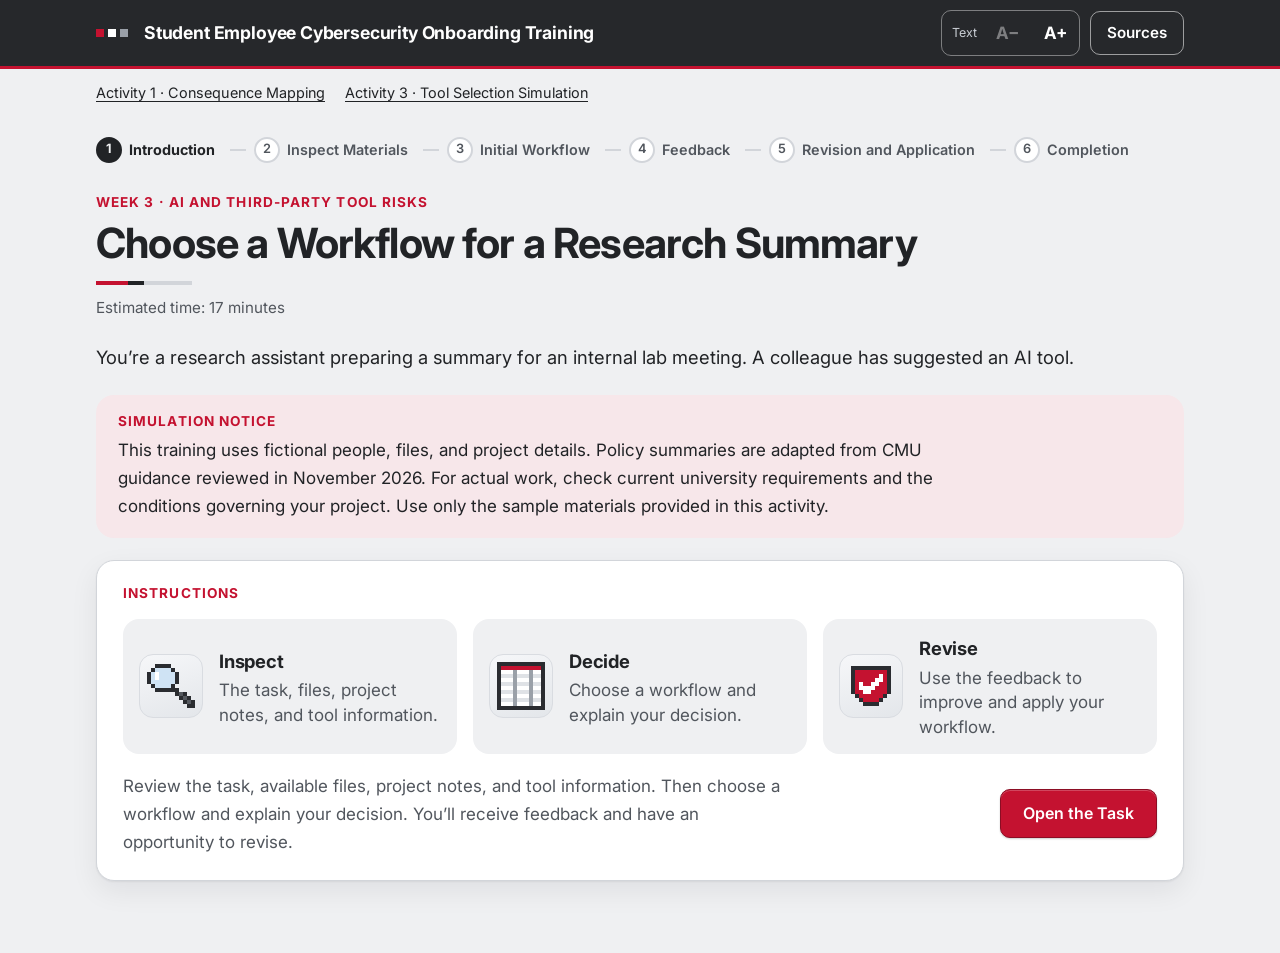
==== public/tool-selection.html @ 783b8bf6 "Add tool selection simulation with course activity navigation" ====
<!doctype html>
<html lang="en">
<head>
<meta charset="utf-8">
<meta name="viewport" content="width=device-width, initial-scale=1">
<style>html{padding:0}body{margin:0}[hidden]{display:none!important}</style>
<title>Tool Selection Simulation</title>
<meta name="claude:viewport-fit-sides" content="cover">
<link rel="preconnect" href="https://fonts.googleapis.com">
<link rel="preconnect" href="https://fonts.gstatic.com" crossorigin>
<link rel="stylesheet" href="https://fonts.googleapis.com/css2?family=Inter:wght@400;500;600;700;800&family=Pixelify+Sans:wght@400..700&display=swap">
<!--
  DEVELOPER NOTES (not shown to students)
  Activity 3: Tool Selection Simulation with Feedback and Revision. Estimated duration: 17 minutes.
  LO2: Select, justify, and apply an appropriate tool or safer alternative after considering information
  sensitivity, tool practices, permissions, and uncertainty.
  Records (initial, revised, final setup, feedback topics) stay in memory on this page only.
  Decision logic lives in evaluate() and evaluateSetup(); feedback copy lives in FB.
-->
<style>
  /* Layout concept: same campus-onboarding system as Activity 1. Charcoal title bar with a red rule, light-gray
     ground, white work surfaces. The task and materials stay in a side panel while learners decide. */
  :root {
    --bg: #eff0f2; --surface: #ffffff; --ink: #212326; --muted: #51565d; --line: #d2d5da;
    --accent: #c41230; --accent-ink: #ffffff; --accent-deep: #8c0d24; --accent-soft: #f7e7ea;
    --tile: #e9ebee; --good: #1c6a41; --good-soft: #e1f1e8; --review: #84470a; --review-soft: #fdeed8;
    --focus: #0b5cff; --bar: #26282b; --hl: #fbdbe0;
    --font-body: "Inter", "Segoe UI", system-ui, -apple-system, sans-serif;
    --font-deco: "Pixelify Sans", "Courier New", monospace;
    --radius: 12px; --radius-lg: 18px;
    --shadow: 0 1px 2px rgba(16, 18, 24, 0.06), 0 10px 28px rgba(16, 18, 24, 0.07);
  }
  @media (prefers-color-scheme: dark) {
    :root:not([data-theme="light"]) {
      --bg: #151618; --surface: #202225; --ink: #eceef0; --muted: #aeb4bc; --line: #3a3d42;
      --accent: #ff6b7f; --accent-ink: #1c0b0e; --accent-deep: #a8283b; --accent-soft: #2d2023;
      --good: #84d3a6; --good-soft: #17301f; --review: #f2bb6b; --review-soft: #3a2a0f; --focus: #8db8ff; --hl: #5b2029;
      color-scheme: dark;
    }
  }
  :root[data-theme="dark"] {
    --bg: #151618; --surface: #202225; --ink: #eceef0; --muted: #aeb4bc; --line: #3a3d42;
    --accent: #ff6b7f; --accent-ink: #1c0b0e; --accent-deep: #a8283b; --accent-soft: #2d2023;
    --good: #84d3a6; --good-soft: #17301f; --review: #f2bb6b; --review-soft: #3a2a0f; --focus: #8db8ff; --hl: #5b2029;
    color-scheme: dark;
  }
  * { box-sizing: border-box; }
  [hidden] { display: none !important; }
  body { background: var(--bg); color: var(--ink); font-family: var(--font-body); font-size: 1.0625rem; line-height: 1.65; -webkit-font-smoothing: antialiased; }
  .wrap { max-width: 1120px; margin-inline: auto; padding-left: max(16px, env(safe-area-inset-left, 0px)); padding-right: max(16px, env(safe-area-inset-right, 0px)); }
  h1, h2, h3, h4 { font-weight: 700; letter-spacing: -0.02em; line-height: 1.2; margin: 0; text-wrap: balance; }
  p { margin: 0; }
  :focus-visible { outline: 3px solid var(--focus); outline-offset: 2px; border-radius: 4px; }
  h2:focus, h3:focus { outline: none; }
  .vh { position: absolute !important; width: 1px; height: 1px; overflow: hidden; clip: rect(0 0 0 0); clip-path: inset(50%); white-space: nowrap; }
  svg.px { display: block; max-width: 100%; height: auto; }

  /* Title bar */
  .topbar { background: var(--bar); color: #fff; border-bottom: 3px solid var(--accent); }
  .topbar .wrap { display: grid; grid-template-columns: minmax(0, 1fr) auto; column-gap: 16px; align-items: center; padding-block: 10px; }
  .brand { font-size: 1.1rem; display: flex; align-items: center; gap: 12px; flex-wrap: wrap; row-gap: 4px; line-height: 1.25; letter-spacing: -0.01em; }
  .brand .mark { width: 8px; height: 8px; background: #c41230; box-shadow: 12px 0 #fff, 24px 0 #9aa0a8; margin-right: 28px; flex: none; }
  .brand small { font-weight: 600; font-size: 0.82rem; border: 1px solid #7b818a; border-radius: 999px; padding: 3px 12px; white-space: nowrap; letter-spacing: 0; }
  .topbar-tools { display: flex; gap: 10px; align-items: center; }
  .textsize { display: flex; align-items: center; gap: 4px; border: 1px solid rgba(255,255,255,0.4); border-radius: 10px; padding: 2px; }
  .textsize span { font-size: 0.78rem; padding-inline: 8px 4px; color: #c9ced4; }
  .textsize button { min-width: 44px; min-height: 40px; background: transparent; color: #fff; border: 0; border-radius: 8px; font: inherit; font-weight: 700; cursor: pointer; }
  .textsize button:hover { background: rgba(255,255,255,0.16); }
  .textsize button[aria-disabled="true"] { opacity: 0.4; cursor: default; }
  .topbar :focus-visible { outline-color: #fff; }

  /* Stepper (status, not buttons) */
  .progress-bar { padding-block: 20px 4px; overflow-x: auto; }
  .progress { list-style: none; margin: 0; padding: 0; display: flex; flex-wrap: nowrap; }
  .progress li { display: flex; align-items: center; gap: 7px; font-size: 0.9rem; font-weight: 600; color: var(--muted); white-space: nowrap; }
  .progress li:not(:last-child)::after { content: ""; display: block; width: 16px; height: 2px; margin: 0 8px; background: var(--line); }
  .progress li.done { color: var(--ink); }
  .progress li.done:not(:last-child)::after { background: var(--good); }
  .progress li[aria-current="step"] { color: var(--ink); font-weight: 700; }
  .progress .dot { display: grid; place-items: center; flex: none; width: 26px; height: 26px; border-radius: 50%; border: 2px solid var(--line); background: var(--surface); font-size: 0.8rem; line-height: 1; }
  .progress li.done .dot { background: var(--good); border-color: var(--good); color: var(--bg); }
  .progress li[aria-current="step"] .dot { background: var(--ink); border-color: var(--ink); color: var(--bg); }
  @media (max-width: 1040px) {
    .progress li:not([aria-current="step"]) .name { position: absolute; width: 1px; height: 1px; overflow: hidden; clip: rect(0 0 0 0); clip-path: inset(50%); white-space: nowrap; }
    .progress li:not(:last-child)::after { width: 14px; margin: 0 6px; }
  }

  main { padding-block: 24px 72px; }
  section.stage { display: flex; flex-direction: column; gap: 22px; min-width: 0; }
  section.stage > * { min-width: 0; max-width: 100%; }
  .eyebrow { text-transform: uppercase; letter-spacing: 0.08em; font-size: 0.85rem; font-weight: 700; color: var(--accent); margin-bottom: 4px; }
  .stage h2 { font-size: clamp(1.9rem, 4.5vw, 2.6rem); letter-spacing: -0.02em; }
  .stage h2::after { content: ""; display: block; height: 4px; width: 96px; margin-top: 12px; background: linear-gradient(90deg, var(--accent) 0 32px, var(--ink) 32px 48px, var(--line) 48px 96px); }
  .lead { max-width: 68ch; }
  .meta { color: var(--muted); font-size: 0.95rem; margin-top: 10px; }
  .card-title { text-transform: uppercase; letter-spacing: 0.08em; font-size: 0.85rem; font-weight: 700; color: var(--accent); }
  .label { text-transform: uppercase; letter-spacing: 0.08em; font-size: 0.8rem; font-weight: 700; color: var(--muted); }

  /* Buttons */
  .btn { font: inherit; font-weight: 600; font-size: 1rem; min-height: 48px; padding: 10px 22px; border-radius: 10px; cursor: pointer; border: 1px solid var(--accent-deep); background: var(--accent); color: var(--accent-ink); box-shadow: 0 1px 2px rgba(0,0,0,0.2), inset 0 1px 0 rgba(255,255,255,0.22); transition: transform 0.12s, box-shadow 0.12s; }
  .btn:hover { transform: translateY(-1px); box-shadow: 0 6px 16px rgba(196,18,48,0.28), inset 0 1px 0 rgba(255,255,255,0.22); }
  .btn:active { transform: none; }
  .btn.secondary { background: var(--surface); color: var(--ink); border: 1px solid var(--line); box-shadow: 0 1px 2px rgba(16,18,24,0.08); }
  .btn.secondary:hover { background: var(--tile); color: #212326; box-shadow: 0 4px 12px rgba(16,18,24,0.1); }
  .btn.small { min-height: 44px; padding: 6px 16px; font-size: 0.95rem; }
  .topbar .btn.secondary { background: transparent; color: #fff; border-color: rgba(255,255,255,0.55); box-shadow: none; }
  .topbar .btn.secondary:hover { background: rgba(255,255,255,0.14); }
  .actions { display: flex; gap: 14px; flex-wrap: wrap; align-items: center; padding-bottom: 3px; }
  @media (prefers-reduced-motion: reduce) { .btn, .btn:hover { transition: none; transform: none; } }

  /* Cards */
  .card { background: var(--surface); border: 1px solid var(--line); border-radius: var(--radius-lg); box-shadow: var(--shadow); padding: 20px 22px; }
  .callout { background: var(--accent-soft); border-radius: var(--radius-lg); padding: 18px 22px; display: flex; flex-direction: column; gap: 6px; }
  .callout p { max-width: 80ch; }
  .tile { flex: none; width: 64px; height: 64px; background: linear-gradient(160deg, #f6f7f9, #e3e6ea); border: 1px solid #d9dce1; border-radius: 14px; display: grid; place-items: center; }
  .tile.sm { width: 52px; height: 52px; }
  .tile svg.px { width: auto; height: auto; max-width: none; }
  .tile.sm svg.px { transform: scale(0.8); }

  /* Intro */
  .intro-head .eyebrow { margin-bottom: 6px; }
  .intro-lead { font-size: 1.15rem; line-height: 1.7; max-width: 60ch; }
  .instructions { display: flex; flex-direction: column; gap: 18px; padding: 24px 26px; }
  .how { list-style: none; margin: 0; padding: 0; display: grid; grid-template-columns: repeat(3, minmax(0, 1fr)); gap: 16px; }
  .how li { display: flex; gap: 16px; align-items: center; background: var(--bg); border-radius: 16px; padding: 14px 16px; }
  .how strong { display: block; font-size: 1.15rem; letter-spacing: -0.01em; }
  .how p { color: var(--muted); line-height: 1.45; margin-top: 2px; }
  .instructions-foot { display: flex; gap: 20px; align-items: center; justify-content: space-between; flex-wrap: wrap; }
  .instructions-foot p { color: var(--muted); max-width: 60ch; }
  @media (max-width: 860px) { .how { grid-template-columns: minmax(0, 1fr); } }

  /* Side-by-side: work area + materials */
  .with-side { display: grid; grid-template-columns: minmax(0, 1fr) minmax(0, 410px); gap: 28px; align-items: start; }
  .with-side > .main { display: flex; flex-direction: column; gap: 22px; min-width: 0; }
  .side { position: sticky; top: 12px; min-width: 0; }
  .mat-toggle { display: none; width: 100%; justify-content: space-between; }
  @media (max-width: 1000px) {
    .with-side { display: flex; flex-direction: column; gap: 18px; }
    .side { order: -1; position: static; }
    .mat-toggle { display: flex; }
    .side:not(.open) .mat-host { display: none; }
  }

  /* Materials viewer */
  .mat { background: var(--surface); border: 1px solid var(--line); border-radius: var(--radius-lg); box-shadow: var(--shadow); overflow: hidden; display: flex; flex-direction: column; }
  .side .mat { max-height: calc(100vh - 24px); }
  .mat-tabs { display: flex; gap: 4px; padding: 8px 8px 0; background: var(--bg); border-bottom: 1px solid var(--line); overflow-x: auto; }
  .mat-tab { font: inherit; font-weight: 600; font-size: 0.95rem; color: var(--muted); background: none; border: 1px solid transparent; border-bottom: 0; border-radius: 10px 10px 0 0; padding: 10px 14px; min-height: 44px; cursor: pointer; white-space: nowrap; }
  .mat-tab:hover { color: var(--ink); }
  .mat-tab[aria-selected="true"] { background: var(--surface); color: var(--ink); border-color: var(--line); margin-bottom: -1px; padding-bottom: 11px; }
  .mat-tab .seen { color: var(--good); margin-left: 6px; font-weight: 700; }
  .mat-body { padding: 18px 20px 22px; display: flex; flex-direction: column; gap: 16px; min-width: 0; }
  .side .mat-body { overflow: auto; }
  .mat-body h4 { font-size: 1.1rem; }
  .flash { outline: 3px solid var(--accent); outline-offset: 3px; background: var(--hl) !important; border-radius: 8px; }

  /* Email */
  .email { border: 1px solid var(--line); border-radius: var(--radius-lg); overflow: hidden; background: var(--surface); }
  .email-bar { display: flex; align-items: center; gap: 10px; padding: 8px 14px; background: linear-gradient(#f3f4f6, #e9ebee); border-bottom: 1px solid var(--line); color: #51565d; }
  .email-bar .dots { display: flex; gap: 4px; }
  .email-bar .dots i { width: 8px; height: 8px; background: #9aa0a8; display: block; }
  .email-bar .dots i:first-child { background: #c41230; }
  .email-bar .label { color: #51565d; }
  .email dl { margin: 0; padding: 12px 16px 0; display: grid; grid-template-columns: auto 1fr; gap: 2px 14px; }
  .email dt { color: var(--muted); font-weight: 600; }
  .email dd { margin: 0; font-weight: 600; }
  .email .body { padding: 12px 16px 16px; display: flex; flex-direction: column; gap: 10px; }
  .email .body p { max-width: 68ch; }
  .reqs ul { margin: 6px 0 8px 1.2rem; padding: 0; }
  .reqs li { margin-bottom: 2px; }

  /* Files */
  .file { border: 1px solid var(--line); border-radius: var(--radius); padding: 14px 16px; display: flex; flex-direction: column; gap: 10px; background: var(--surface); }
  .file-head { display: flex; gap: 14px; align-items: center; }
  .file-head .tag { font-size: 0.8rem; font-weight: 700; color: var(--muted); text-transform: uppercase; letter-spacing: 0.06em; }
  .file-head h4 { word-break: break-word; font-size: 1.02rem; }
  dl.facts { margin: 0; display: grid; grid-template-columns: minmax(0, 1fr); gap: 8px; }
  dl.facts > div { display: flex; flex-direction: column; gap: 0; }
  dl.facts dt { font-size: 0.85rem; font-weight: 700; color: var(--muted); }
  dl.facts dd { margin: 0; }
  .preview { border-top: 1px dashed var(--line); padding-top: 10px; display: flex; flex-direction: column; gap: 8px; }
  .fict { display: inline-block; align-self: flex-start; font-size: 0.8rem; font-weight: 700; background: var(--tile); color: #3d4147; border-radius: 6px; padding: 2px 8px; }
  .file > .btn { align-self: flex-start; }
  #records:focus { outline: none; }
  .tscroll { overflow-x: auto; border: 1px solid var(--line); border-radius: 10px; }
  table.ptable { border-collapse: collapse; width: 100%; font-size: 0.92rem; min-width: 460px; }
  table.ptable caption { text-align: left; font-weight: 600; padding: 8px 10px; color: var(--muted); caption-side: top; }
  table.ptable th, table.ptable td { text-align: left; padding: 8px 10px; border-top: 1px solid var(--line); vertical-align: top; }
  table.ptable thead th { background: var(--tile); color: #212326; font-weight: 700; }
  .doc-preview { background: var(--bg); border-radius: 10px; padding: 12px 16px; }
  .doc-preview ol { margin: 0; padding-left: 1.3rem; display: flex; flex-direction: column; gap: 6px; }

  /* Notes */
  .notes { border: 1px solid var(--line); border-radius: var(--radius); padding: 16px 18px; display: flex; flex-direction: column; gap: 12px; background: var(--surface); }
  .notes p { max-width: 70ch; padding: 2px 4px; }
  .fine { color: var(--muted); font-size: 0.92rem; }

  /* Tools */
  .tools-grid { display: grid; grid-template-columns: minmax(0, 1fr); gap: 14px; }
  .main-view .tools-grid { grid-template-columns: repeat(3, minmax(0, 1fr)); }
  @media (max-width: 1000px) { .main-view .tools-grid { grid-template-columns: minmax(0, 1fr); } }
  .tool { border: 1px solid var(--line); border-radius: var(--radius); padding: 14px 16px; display: flex; flex-direction: column; gap: 12px; background: var(--surface); }
  .tool-head { display: flex; gap: 12px; align-items: center; }
  .tool-head .tag { font-size: 0.8rem; font-weight: 700; color: var(--muted); text-transform: uppercase; letter-spacing: 0.06em; }
  .tool-head h4 { font-size: 1.02rem; }

  /* Form */
  fieldset.decision { border: 1px solid var(--line); border-radius: var(--radius-lg); background: var(--surface); box-shadow: var(--shadow); padding: 18px 20px 20px; margin: 0; min-width: 0; display: flex; flex-direction: column; gap: 10px; }
  fieldset.decision.needs { border-color: var(--review); box-shadow: 0 0 0 1px var(--review); }
  fieldset.decision legend, .ws-body legend { float: left; width: 100%; padding: 0; margin: 0 0 4px; font-weight: 700; font-size: 1.05rem; }
  fieldset.decision legend + *, .ws-body legend + * { clear: both; }
  .dnum { display: block; font-family: var(--font-deco); font-weight: 500; font-size: 0.9rem; color: var(--accent); margin-bottom: 2px; }
  .hint-line { color: var(--muted); font-size: 0.92rem; }
  .need { color: var(--review); font-weight: 700; font-size: 0.92rem; }
  .opt { display: flex; gap: 12px; align-items: flex-start; padding: 12px 14px; border: 1px solid var(--line); border-radius: 12px; background: var(--surface); cursor: pointer; }
  .opt:hover { border-color: var(--ink); }
  .opt.is-checked { border-color: var(--ink); background: var(--tile); color: #212326; box-shadow: inset 0 0 0 1px var(--ink); }
  .opt input { width: 22px; height: 22px; margin: 1px 0 0; flex: none; accent-color: var(--accent); }
  .opt .letter { font-weight: 700; margin-right: 6px; }
  .opt > span { min-width: 0; overflow-wrap: anywhere; }
  .field { display: flex; flex-direction: column; gap: 8px; }
  .field label { font-weight: 700; }
  textarea { font: inherit; width: 100%; min-height: 140px; padding: 12px; border-radius: 10px; border: 1px solid var(--line); background: var(--surface); color: var(--ink); resize: vertical; }
  textarea[aria-invalid="true"] { border-color: var(--review); }
  textarea:hover { border-color: var(--ink); }
  .error { color: var(--review); font-weight: 700; }
  .error:empty { display: none; }
  .hint-box { background: var(--accent-soft); border-radius: var(--radius); padding: 14px 16px; }
  .quoted { background: var(--bg); border-radius: var(--radius); padding: 12px 16px; border-left: 4px solid var(--line); white-space: pre-wrap; }

  /* Feedback */
  .crit { display: flex; flex-direction: column; gap: 10px; }
  .crit h3 { font-size: 1.15rem; }
  .fb-item { display: flex; flex-direction: column; gap: 8px; border-radius: 12px; padding: 12px 14px; border: 1px solid; }
  .fb-item.review { background: var(--review-soft); border-color: var(--review); }
  .fb-item.met { background: var(--good-soft); border-color: var(--good); }
  .fb-row { display: flex; gap: 10px; align-items: flex-start; }
  .chip { flex: none; font-size: 0.78rem; font-weight: 700; border-radius: 4px; padding: 2px 8px; white-space: nowrap; }
  .review .chip { background: var(--review); color: var(--bg); }
  .met .chip { background: var(--good); color: var(--bg); }
  .fb-links { display: flex; flex-wrap: wrap; gap: 4px 20px; margin-left: 0; }
  .linkbtn { font: inherit; font-weight: 600; font-size: 0.92rem; color: var(--accent); background: none; border: 0; padding: 4px 0; min-height: 32px; cursor: pointer; text-decoration: underline; text-underline-offset: 3px; text-align: left; }
  .linkbtn:hover { text-decoration-thickness: 2px; }
  .none { color: var(--muted); }
  .summary-grid { display: grid; grid-template-columns: repeat(2, minmax(0, 1fr)); gap: 14px 24px; margin: 0; }
  .summary-grid > div { min-width: 0; }
  .summary-grid dt { font-size: 0.85rem; font-weight: 700; color: var(--muted); }
  .summary-grid dd { margin: 0; }
  @media (max-width: 640px) { .summary-grid { grid-template-columns: minmax(0, 1fr); } }
  .checks { list-style: none; padding: 0; margin: 0; display: flex; flex-direction: column; gap: 8px; }
  .checks label { display: flex; gap: 10px; align-items: flex-start; cursor: pointer; }
  .checks input { width: 22px; height: 22px; margin-top: 2px; flex: none; accent-color: var(--accent); }

  /* Revision + setup */
  .part { display: flex; flex-direction: column; gap: 16px; }
  .part-head { display: flex; flex-direction: column; gap: 4px; }
  .part-head .eyebrow { margin: 0; }
  .part-head h3 { font-size: 1.5rem; }
  .workspace { border: 1px solid var(--line); border-radius: var(--radius-lg); overflow: hidden; background: var(--surface); box-shadow: var(--shadow); }
  .ws-bar { display: flex; align-items: center; gap: 10px; padding: 8px 14px; background: linear-gradient(#f3f4f6, #e9ebee); border-bottom: 1px solid var(--line); color: #51565d; }
  .ws-bar .dots { display: flex; gap: 4px; }
  .ws-bar .dots i { width: 8px; height: 8px; background: #9aa0a8; display: block; }
  .ws-bar .dots i:first-child { background: #c41230; }
  .ws-bar .label { color: #51565d; }
  .ws-body { padding: 18px 20px; display: grid; grid-template-columns: repeat(2, minmax(0, 1fr)); gap: 16px 22px; }
  .ws-body fieldset { border: 1px solid var(--line); border-radius: var(--radius); margin: 0; padding: 12px 14px 14px; min-width: 0; display: flex; flex-direction: column; gap: 8px; }
  .ws-body fieldset.wide { grid-column: 1 / -1; }
  .ws-body legend { font-size: 1rem; }
  .ws-body .opt { padding: 10px 12px; }
  .opt .sub { display: block; color: var(--muted); font-size: 0.92rem; margin-top: 2px; }
  .opt.is-checked .sub { color: #3d4147; }
  @media (max-width: 760px) { .ws-body { grid-template-columns: minmax(0, 1fr); } }
  .check-row { display: flex; gap: 12px; align-items: flex-start; border-radius: 12px; padding: 12px 14px; border: 1px solid; }
  .check-row.review { background: var(--review-soft); border-color: var(--review); }
  .check-row.met { background: var(--good-soft); border-color: var(--good); }
  .check-row strong { display: block; }
  .check-row.review .chip { background: var(--review); color: var(--bg); }
  .check-row.met .chip { background: var(--good); color: var(--bg); }
  .status { font-weight: 700; padding: 12px 14px; border-radius: var(--radius); background: var(--surface); border: 1px solid var(--line); border-left: 4px solid var(--accent); }
  .status.ok { border-left-color: var(--good); }
  .status:empty { display: none; }
  .two-col { display: grid; grid-template-columns: repeat(2, minmax(0, 1fr)); gap: 16px; }
  @media (max-width: 760px) { .two-col { grid-template-columns: minmax(0, 1fr); } }
  .example { background: var(--surface); border: 1px solid var(--good); border-radius: var(--radius-lg); padding: 18px 22px; display: flex; flex-direction: column; gap: 10px; box-shadow: var(--shadow); }
  .example p { max-width: 75ch; }

  /* Completion + records */
  .final-list { list-style: none; margin: 0; padding: 0; display: flex; flex-direction: column; gap: 10px; }
  .final-list li { display: grid; grid-template-columns: 200px minmax(0, 1fr); gap: 12px; align-items: start; padding-bottom: 10px; border-bottom: 1px solid var(--line); }
  .final-list li:last-child { border-bottom: 0; padding-bottom: 0; }
  .final-list .k { font-weight: 700; color: var(--muted); font-size: 0.92rem; }
  @media (max-width: 640px) { .final-list li { grid-template-columns: minmax(0, 1fr); gap: 2px; } }
  table.rec { border-collapse: collapse; width: 100%; font-size: 0.95rem; min-width: 560px; }
  table.rec th, table.rec td { text-align: left; padding: 8px 10px; border-top: 1px solid var(--line); vertical-align: top; }
  table.rec thead th { background: var(--tile); color: #212326; }
  table.rec caption { text-align: left; font-weight: 700; padding: 8px 2px; }
  code.topic { font-family: ui-monospace, SFMono-Regular, Menlo, monospace; font-size: 0.88rem; background: var(--tile); color: #212326; border-radius: 4px; padding: 1px 6px; }
  .records { display: flex; flex-direction: column; gap: 22px; }

  /* Sources panel */
  .help { background: var(--surface); border: 1px solid var(--line); border-radius: var(--radius-lg); box-shadow: var(--shadow); margin-bottom: 22px; }
  .help-head { display: flex; justify-content: space-between; align-items: center; gap: 12px; padding: 12px 20px; border-bottom: 1px solid var(--line); flex-wrap: wrap; }
  .help-head h2 { font-size: 1.3rem; }
  .help-head h2::after { display: none; }
  .help-body { padding: 16px 20px 20px; display: flex; flex-direction: column; gap: 14px; }
  .help-body p { max-width: 75ch; color: var(--muted); }
  .help-links { list-style: none; margin: 0; padding: 0; display: flex; flex-direction: column; gap: 10px; }
  .help-links li { display: flex; flex-direction: column; gap: 2px; min-width: 0; }
  .help-links a { color: var(--accent); font-weight: 600; text-decoration: underline; text-underline-offset: 3px; }
  .help-links .url { font-size: 0.85rem; color: var(--muted); overflow-wrap: anywhere; }
</style>

<header class="topbar">
  <div class="wrap">
    <h1 class="brand"><span class="mark" aria-hidden="true"></span><span>Student Employee Cybersecurity Onboarding Training</span> <small id="brand-activity" hidden>Tool Selection Simulation</small></h1>
    <div class="topbar-tools">
      <div class="textsize" role="group" aria-label="Text size">
        <span aria-hidden="true">Text</span>
        <button type="button" id="ts-down" aria-label="Decrease text size">A−</button>
        <button type="button" id="ts-up" aria-label="Increase text size">A+</button>
      </div>
      <button type="button" class="btn secondary small" id="src-toggle" aria-expanded="false" aria-controls="src-panel">Sources</button>
    </div>
  </div>
</header>
<nav class="wrap" aria-label="Course activities" style="padding-block:12px;font-size:0.9rem;display:flex;gap:20px;flex-wrap:wrap">
  <a href="/" style="color:var(--ink);text-underline-offset:3px">Activity 1 · Consequence Mapping</a>
  <a href="/tool-selection.html" aria-current="page" style="color:var(--ink);text-underline-offset:3px">Activity 3 · Tool Selection Simulation</a>
</nav>


<div class="wrap progress-bar">
  <nav aria-label="Activity progress"><ol class="progress" id="progress"></ol></nav>
</div>

<main class="wrap" id="main">

  <aside class="help" id="src-panel" aria-labelledby="src-title" hidden>
    <div class="help-head">
      <h2 id="src-title" tabindex="-1">Source resources</h2>
      <button type="button" class="btn secondary small" id="src-close">Close sources</button>
    </div>
    <div class="help-body">
      <p>The simulation combines summaries of CMU guidance with fictional project-specific conditions. Consult current official guidance for actual work.</p>
      <ul class="help-links">
        <li><a href="https://www.cmu.edu/data/guidelines/data-classification.html" target="_blank" rel="noopener noreferrer">CMU Guidelines for Data Classification<span aria-hidden="true"> ↗</span><span class="vh"> (opens in a new tab)</span></a><span class="url">https://www.cmu.edu/data/guidelines/data-classification.html</span></li>
        <li><a href="https://www.cmu.edu/computing/services/ai/meet-ai/secure-ai.html" target="_blank" rel="noopener noreferrer">Use AI Safely at CMU<span aria-hidden="true"> ↗</span><span class="vh"> (opens in a new tab)</span></a><span class="url">https://www.cmu.edu/computing/services/ai/meet-ai/secure-ai.html</span></li>
        <li><a href="https://www.cmu.edu/computing/services/ai/tools/chatgpt/assets/cmu_chatgpt_eula.docx.pdf" target="_blank" rel="noopener noreferrer">CMU ChatGPT Edu End User License Agreement<span aria-hidden="true"> ↗</span><span class="vh"> (opens in a new tab)</span></a><span class="url">https://www.cmu.edu/computing/services/ai/tools/chatgpt/assets/cmu_chatgpt_eula.docx.pdf</span></li>
      </ul>
    </div>
  </aside>

  <!-- 1. Introduction -->
  <section class="stage" id="s-intro" aria-labelledby="t-intro">
    <header class="intro-head">
      <p class="eyebrow">Week 3 · AI and Third-Party Tool Risks</p>
      <h2 id="t-intro" tabindex="-1">Choose a Workflow for a Research Summary</h2>
      <p class="meta">Estimated time: 17 minutes</p>
    </header>
    <p class="intro-lead">You’re a research assistant preparing a summary for an internal lab meeting. A colleague has suggested an AI tool.</p>
    <div class="callout" role="note">
      <h3 class="card-title">Simulation notice</h3>
      <p>This training uses fictional people, files, and project details. Policy summaries are adapted from CMU guidance reviewed in November 2026. For actual work, check current university requirements and the conditions governing your project. Use only the sample materials provided in this activity.</p>
    </div>
    <div class="card instructions">
      <h3 class="card-title">Instructions</h3>
      <ol class="how">
        <li><div class="tile" data-sprite="magnifier" aria-hidden="true"></div><div><strong>Inspect</strong><p>The task, files, project notes, and tool information.</p></div></li>
        <li><div class="tile" data-sprite="spreadsheet" aria-hidden="true"></div><div><strong>Decide</strong><p>Choose a workflow and explain your decision.</p></div></li>
        <li><div class="tile" data-sprite="shield" aria-hidden="true"></div><div><strong>Revise</strong><p>Use the feedback to improve and apply your workflow.</p></div></li>
      </ol>
      <div class="instructions-foot">
        <p>Review the task, available files, project notes, and tool information. Then choose a workflow and explain your decision. You’ll receive feedback and have an opportunity to revise.</p>
        <button type="button" class="btn" data-go="inspect">Open the Task</button>
      </div>
    </div>
  </section>

  <!-- 2. Inspect Materials -->
  <section class="stage" id="s-inspect" aria-labelledby="t-inspect" hidden>
    <div>
      <p class="eyebrow">Workplace request</p>
      <h2 id="t-inspect" tabindex="-1">Inspect the Materials</h2>
    </div>
    <p class="lead">Inspect the materials before building your workflow. You can return to them at any time.</p>
    <div class="mat-host main-view" id="mat-inspect"></div>
    <div class="actions"><button type="button" class="btn" data-go="build">Build My Workflow</button></div>
  </section>

  <!-- 3. Initial Workflow -->
  <section class="stage" id="s-build" aria-labelledby="t-build" hidden>
    <div>
      <p class="eyebrow">Initial workflow</p>
      <h2 id="t-build" tabindex="-1">Build My Workflow</h2>
    </div>
    <div class="with-side">
      <div class="main">
        <p class="lead">Choose the materials, processing environment, and output arrangements you would use now. Then explain your decision.</p>
        <form id="form-init" novalidate></form>
      </div>
      <aside class="side" id="side-build" aria-label="Task and materials">
        <button type="button" class="btn secondary mat-toggle" data-side="build" aria-expanded="false" aria-controls="mat-build"><span>Show task and materials</span><span aria-hidden="true">+</span></button>
        <div class="mat-host" id="mat-build"></div>
      </aside>
    </div>
  </section>

  <!-- 4. Feedback -->
  <section class="stage" id="s-feedback" aria-labelledby="t-feedback" hidden>
    <div>
      <p class="eyebrow">Feedback</p>
      <h2 id="t-feedback" tabindex="-1">Feedback on Your Initial Workflow</h2>
    </div>
    <div class="with-side">
      <div class="main" id="fb-main"></div>
      <aside class="side" id="side-feedback" aria-label="Task and materials">
        <button type="button" class="btn secondary mat-toggle" data-side="feedback" aria-expanded="false" aria-controls="mat-feedback"><span>Show task and materials</span><span aria-hidden="true">+</span></button>
        <div class="mat-host" id="mat-feedback"></div>
      </aside>
    </div>
  </section>

  <!-- 5. Revision and Application -->
  <section class="stage" id="s-revise" aria-labelledby="t-revise" hidden>
    <div>
      <p class="eyebrow">Revision and application</p>
      <h2 id="t-revise" tabindex="-1">Revise and Apply Your Workflow</h2>
    </div>
    <div class="with-side">
      <div class="main" id="rev-main"></div>
      <aside class="side" id="side-revise" aria-label="Task and materials">
        <button type="button" class="btn secondary mat-toggle" data-side="revise" aria-expanded="false" aria-controls="mat-revise"><span>Show task and materials</span><span aria-hidden="true">+</span></button>
        <div class="mat-host" id="mat-revise"></div>
      </aside>
    </div>
  </section>

  <!-- 6. Completion -->
  <section class="stage" id="s-done" aria-labelledby="t-done" hidden>
    <h2 id="t-done" tabindex="-1">Simulation Complete</h2>
    <div id="done-main" style="display:flex;flex-direction:column;gap:22px"></div>
  </section>
</main>

<script>
(function () {
  "use strict";

  /* =====================================================================
     Pixel icons (4px cells, same sprite style as Activity 1)
     ===================================================================== */
  var PX = 4, NS = "http://www.w3.org/2000/svg";
  var PAL = { k: "#2a2c30", r: "#c41230", R: "#8c0d24", w: "#ffffff", g: "#dfe2e6", G: "#9aa0a8", d: "#55595f", b: "#cfe3f4" };
  var SPR = {
    spreadsheet: ["kkkkkkkkkkkk", "krrrrrrrrrrk", "kwwwGwwwGwwk", "kgggGgggGggk", "kwwwGwwwGwwk", "kgggGgggGggk", "kwwwGwwwGwwk", "kgggGgggGggk", "kwwwGwwwGwwk", "kgggGgggGggk", "kwwwGwwwGwwk", "kkkkkkkkkkkk"],
    note: ["kkkkkkkk..", "kwwwwwwkk.", "kwwwwwwkwk", "kwwwwwwkkk", "kwwwwwwwwk", "kwGGGGGwwk", "kwwwwwwwwk", "kwGGGGGGwk", "kwwwwwwwwk", "kwGGGwwwwk", "kwwwwwwwwk", "kkkkkkkkkk"],
    envelope: ["kkkkkkkkkkkkkk", "kwwwwwwwwwwwwk", "kwrwwwwwwwwrwk", "kwwrwwwwwwrwwk", "kwwwrwwwwrwwwk", "kwwwwrwwrwwwwk", "kwwwwwrrwwwwwk", "kwwwwwwwwwwwwk", "kkkkkkkkkkkkkk"],
    magnifier: ["..kkkk......", ".kbbbbk.....", "kbwbbbbk....", "kbwbbbbk....", "kbbbbbbk....", ".kbbbbk.....", "..kkkkkk....", ".......kdk..", "........kdk.", ".........kdk", "..........kk"],
    shield: ["kkkkkkkkkk", "krrrrrrrrk", "krrrrrrwrk", "krrrrrwwrk", "krwrrwwrrk", "krwwwwrrrk", "krrwwrrrrk", ".krrrrrrk.", "..krrrrk..", "...kkkk..."],
    folder: [".kkkkk........", "krrrrrkkkkkkkk", "kggggggggggggk", "kggggggggggggk", "kggggggggggggk", "kggggggggggggk", "kggggggggggggk", "kggggggggggggk", "kkkkkkkkkkkkkk"],
    cloud: ["......kkkk......", "....kkggggkk....", "..kkggggggggggkk", ".kggggggggggggk.", "kggggggggggggggk", "kggggggggggggggk", ".kGGGGGGGGGGGGk.", "..kkkkkkkkkkkk.."],
    bubble: [".kkkkkkkkkkkk.", "kggggggggggggk", "kggggggggggggk", "kggkggkggkgggk", "kggggggggggggk", "kggggggggggggk", ".kkkkkkkkkkkk.", "..kgk.........", "..kk.........."]
  };
  function sprite(name) {
    var rows = SPR[name], w = rows[0].length, h = rows.length;
    var svg = document.createElementNS(NS, "svg");
    svg.setAttribute("viewBox", "0 0 " + w + " " + h);
    svg.setAttribute("width", w * PX); svg.setAttribute("height", h * PX);
    svg.setAttribute("shape-rendering", "crispEdges"); svg.setAttribute("class", "px");
    svg.setAttribute("aria-hidden", "true"); svg.setAttribute("focusable", "false");
    rows.forEach(function (row, y) {
      var x = 0;
      while (x < w) {
        var c = row.charAt(x);
        if (c === ".") { x++; continue; }
        var x2 = x; while (x2 < w && row.charAt(x2) === c) x2++;
        var r = document.createElementNS(NS, "rect");
        r.setAttribute("x", x); r.setAttribute("y", y); r.setAttribute("width", x2 - x); r.setAttribute("height", 1); r.setAttribute("fill", PAL[c]);
        svg.appendChild(r); x = x2;
      }
    });
    return svg;
  }

  /* =====================================================================
     Content
     ===================================================================== */
  var STAGES = [
    { id: "intro", name: "Introduction" }, { id: "inspect", name: "Inspect Materials" }, { id: "build", name: "Initial Workflow" },
    { id: "feedback", name: "Feedback" }, { id: "revise", name: "Revision and Application" }, { id: "done", name: "Completion" }
  ];
  var MAT_HOST = { inspect: "mat-inspect", build: "mat-build", feedback: "mat-feedback", revise: "mat-revise" };

  var FILES = {
    A: {
      name: "Questionnaire_Responses.xlsx", icon: "spreadsheet",
      facts: [["Classification recorded in the project guide", "Restricted"], ["Contents", "Participant IDs, background information, and individual written responses."], ["Location", "Project workspace."]],
      cols: ["Participant ID", "Background", "Response"],
      rows: [
        ["P014", "First-year student, campus library employee", "“My evening shifts make it hard to attend the weekly study group.”"],
        ["P027", "Graduate student, department assistant", "“I usually ask my supervisor when a work request conflicts with class.”"],
        ["P039", "First-year student, campus dining employee", "“I would use a study group if it met after my shift.”"]
      ]
    },
    B: {
      name: "Questionnaire_Responses_No_ID.xlsx", icon: "spreadsheet",
      facts: [["Modification", "The Participant ID column has been removed."], ["Remaining contents", "Background information and individual written responses."], ["Classification review", "No updated classification is recorded."]],
      cols: ["Background", "Response"],
      rows: [
        ["First-year student, campus library employee", "“My evening shifts make it hard to attend the weekly study group.”"],
        ["Graduate student, department assistant", "“I usually ask my supervisor when a work request conflicts with class.”"],
        ["First-year student, campus dining employee", "“I would use a study group if it met after my shift.”"]
      ]
    },
    C: {
      name: "Questionnaire_Template.docx", icon: "note",
      facts: [["Classification recorded in the project guide", "Public"], ["Contents", "Blank questionnaire questions."], ["Participant responses", "None."]],
      questions: ["What makes it difficult to balance your campus job and studies?", "What support would help you?", "What do you do when work and class responsibilities conflict?"]
    }
  };

  var NOTES = [
    ["note-restricted", "The response file is classified as Restricted."],
    ["note-authorized", "Authorized research assistants may review responses and prepare theme counts using the spreadsheet application inside the managed project workspace."],
    ["note-storage", "Working files and summaries must remain in the project workspace with access limited to authorized project members."],
    ["note-genai", "The current project documentation does not establish whether participant responses may be processed using generative AI. Changes to the processing workflow should be raised with the project lead, who will coordinate any required review."],
    ["note-summary", "For this assignment, prepare a summary without participant IDs or identifiable quotations. Review the summary before sharing it with the project team."]
  ];

  var TOOLS = {
    A: { title: "Personal AI account", icon: "cloud", fields: [
      ["Environment", "A personal account with a public AI service."], ["Account", "Individual account."], ["Function", "Upload a spreadsheet and request a summary."],
      ["Reuse", "A model-improvement setting can be switched off in this simulation."], ["Retention", "The information available here does not establish a retention period or confirm immediate deletion."],
      ["Access", "The information available here does not fully establish provider access to uploaded content."], ["Institutional coverage", "This account is outside CMU’s protected AI environment."]] },
    B: { title: "CMU ChatGPT Edu", icon: "bubble", fields: [
      ["Environment", "CMU ChatGPT Edu workspace."], ["Account", "University-provided account accessed through CMU Web Login."], ["Function", "Analyze uploaded material and draft a summary."],
      ["Reuse", "Inputs are not used to train the AI models."], ["Retention", "An exact retention period is not provided in this activity."],
      ["Research use", "Use must comply with applicable research and data requirements. Confirm that the project permits the proposed processing."],
      ["Access and settings", "Check the intended audience and applicable sharing and feature settings before use."]] },
    C: { title: "Project Spreadsheet Workspace", icon: "spreadsheet", fields: [
      ["Environment", "Spreadsheet application inside the managed project workspace."], ["Account", "University account with project access."], ["Function", "Read responses, assign theme labels, and calculate counts."],
      ["AI processing", "No generative AI submission in this workflow."], ["Storage and access", "Working files stay in the project workspace. Access follows project permissions."],
      ["Project use", "The project notes authorize this workflow for reviewing responses and preparing theme counts."]] }
  };

  var DECISIONS = [
    { key: "d1", n: 1, type: "radio", q: "Which material will you use to identify themes and counts?", opts: [["A", "Questionnaire_Responses.xlsx"], ["B", "Questionnaire_Responses_No_ID.xlsx"], ["C", "Questionnaire_Template.docx"]] },
    { key: "d2", n: 2, type: "radio", q: "Where will you process the material now?", opts: [["A", "Personal AI account, with model improvement switched off."], ["B", "CMU ChatGPT Edu, using CMU Web Login."], ["C", "Project Spreadsheet Workspace, using the documented manual workflow."], ["D", "Pause all work until the project lead replies."]] },
    { key: "d3", n: 3, type: "radio", q: "How will you save and share the summary?", opts: [["A", "Save it in the project workspace for authorized project members."], ["B", "Save it in personal cloud storage and send a link to the lab."], ["C", "Create an “anyone with the link” copy for convenient access."]] },
    { key: "d4", n: 4, type: "check", q: "What will you do before finalizing?", note: "Select all that apply.", opts: [["A", "Check the themes and counts against the source responses."], ["B", "Review the summary for participant IDs and identifiable quotations."], ["C", "Assume the summary is suitable to share once names have been removed."]] }
  ];
  function optText(key, v) { var d = DECISIONS.filter(function (x) { return x.key === key; })[0]; var o = d.opts.filter(function (x) { return x[0] === v; })[0]; return o ? o[1] : ""; }

  var HINT = "Compare the file classification, the account environment, and the project’s processing instructions. Which workflow is currently supported by all three?";
  var JUSTIFY_PROMPT = "Explain why your workflow fits the file and project requirements. Identify any uncertainty affecting the proposed AI workflow.";
  var SELF_CHECK = ["Did you identify the file’s handling requirements?", "Did you connect your chosen environment to the project notes?", "Did you explain what remains uncertain about AI processing?"];
  var RETENTION_CHECK = "I noted that the information available does not establish retention or provider access for the personal AI account.";

  var CRITERIA = [
    { id: "sensitivity", name: "Information sensitivity" },
    { id: "tool", name: "Tool practices and account environment" },
    { id: "project", name: "Project requirements and uncertainty" },
    { id: "workflow", name: "Workflow application and access" }
  ];
  var TOPIC_LABEL = {
    information_sensitivity: "Information sensitivity", account_environment: "Account environment", retention_uncertainty: "Retention uncertainty",
    reuse_assumption: "Reuse assumption", project_permission: "Project permission", task_completion: "Task completion",
    output_review: "Output review", storage: "Storage", access_permissions: "Access permissions"
  };

  /* Feedback catalogue. tone: review = something to revisit, met = matches the project notes. */
  var FB = {
    personal_ai: { crit: "tool", tone: "review", topics: ["account_environment", "reuse_assumption"], text: "You considered the reuse setting. Check the account environment and the handling requirements for the response file. Does switching off model improvement establish permission to submit this material?", links: [["tools", "tool-A", "Open Tool A"], ["files", "file-A", "Open the response file details"]] },
    cmu_edu: { crit: "project", tone: "review", topics: ["project_permission"], text: "You selected a CMU-provided environment. Review the project notes for the remaining question about processing participant responses. What needs to be confirmed before uploading?", links: [["notes", "note-genai", "Open the Project Notes"], ["tools", "tool-B", "Open Tool B"]] },
    noid_ai: { crit: "sensitivity", tone: "review", topics: ["information_sensitivity", "project_permission"], text: "The Participant ID column has been removed. Review what remains and whether the project has authorized this version for AI processing.", links: [["files", "file-B", "Open File B"], ["notes", "note-genai", "Open the Project Notes"]] },
    blank: { crit: "workflow", tone: "review", topics: ["task_completion"], text: "This document can help you structure the summary. Which material contains the responses needed to identify themes and calculate counts?", links: [["files", "file-C", "Open File C"], ["request", "req-tasks", "Open the task requirements"]] },
    paused: { crit: "project", tone: "review", topics: ["project_permission", "task_completion"], text: "You recognized an unresolved question. Review the documented workflow. Which part of the assignment can you complete while seeking clarification?", links: [["notes", "note-authorized", "Open the Project Notes"]] },
    storage: { crit: "workflow", tone: "review", topics: ["storage"], text: "Compare the selected location with the project’s storage requirements. Where should working files and summaries remain?", links: [["notes", "note-storage", "Open the Project Notes"]] },
    access: { crit: "workflow", tone: "review", topics: ["access_permissions"], text: "Compare this access setting with the intended audience. Who is authorized to view the summary?", links: [["request", "req-audience", "Open the task requirements"], ["notes", "note-storage", "Open the Project Notes"]] },
    source_check: { crit: "workflow", tone: "review", topics: ["output_review"], text: "What will you check to make sure the summary accurately represents the responses?", links: [["request", "req-tasks", "Open the task requirements"], ["files", "file-A", "Open the response file"]] },
    identify_check: { crit: "sensitivity", tone: "review", topics: ["output_review", "information_sensitivity"], text: "Review the project’s output requirements. What identifying details could remain beyond names?", links: [["notes", "note-summary", "Open the Project Notes"], ["files", "file-A", "Open the response file"]] },
    env_ok: { crit: "tool", tone: "met", topics: ["account_environment"], text: "This environment matches the workflow documented for reviewing responses and preparing theme counts.", links: [["notes", "note-authorized", "Open the Project Notes"], ["tools", "tool-C", "Open Tool C"]] },
    file_ok: { crit: "sensitivity", tone: "met", topics: ["information_sensitivity"], text: "Either response file can be reviewed inside the authorized Project Spreadsheet Workspace. Removing participant IDs does not, by itself, establish permission for AI processing.", links: [["notes", "note-authorized", "Open the Project Notes"]] },
    store_ok: { crit: "workflow", tone: "met", topics: ["storage", "access_permissions"], text: "Your output location and audience match the project notes.", links: [["notes", "note-storage", "Open the Project Notes"]] },
    checks_ok: { crit: "workflow", tone: "met", topics: ["output_review"], text: "Your checks cover both the accuracy of the counts and identifying details in the summary.", links: [["notes", "note-summary", "Open the Project Notes"]] }
  };

  var EXAMPLE_EXPLANATION = [
    "I would use the response file in the Project Spreadsheet Workspace to identify themes and calculate counts. The project notes authorize this process for the Restricted file. I would check the results, review the summary for identifying details, and save it for authorized project members.",
    "Before using generative AI, I would ask the project lead to confirm whether the applicable research and data requirements permit that processing. Removing IDs or choosing a CMU-provided AI account would still require checking those conditions."
  ];

  var SETUP = [
    { key: "env", legend: "1. Processing environment", opts: [["A", "Personal AI account"], ["B", "CMU ChatGPT Edu"], ["C", "Project Spreadsheet Workspace"]] },
    { key: "file", legend: "2. Source file", opts: [["A", "Questionnaire_Responses.xlsx"], ["B", "Questionnaire_Responses_No_ID.xlsx"], ["C", "Questionnaire_Template.docx"]] },
    { key: "draft", legend: "3. Summary draft", wide: true, opts: [["A", "Draft A", "Presents themes and counts without participant IDs or identifiable quotations."], ["B", "Draft B", "Presents themes and counts alongside participant IDs and quotations that identify campus roles."]] },
    { key: "dest", legend: "4a. Destination", opts: [["A", "Project workspace"], ["B", "Personal cloud storage"]] },
    { key: "access", legend: "4b. Access", opts: [["A", "Authorized project members"], ["B", "Anyone with the link"]] }
  ];
  function setupText(key, v) { var s = SETUP.filter(function (x) { return x.key === key; })[0]; var o = s.opts.filter(function (x) { return x[0] === v; })[0]; return o ? o[1] : ""; }

  /* =====================================================================
     State (kept in memory on this page only)
     ===================================================================== */
  function blankDraft() { return { d1: "", d2: "", d3: "", d4: [], explain: "" }; }
  var state = {
    stage: "intro", reached: 0, size: 0, srcOpen: false,
    mat: { tab: "request", preview: { A: false, B: false, C: false }, flash: null },
    opened: { request: false, files: false, notes: false, tools: false, preview: { A: false, B: false, C: false } },
    draft: blankDraft(), hintShown: false, hintUsed: false,
    initial: null, initialItems: [], selfInitial: [false, false, false],
    revDraft: null, revised: null, revisedItems: [], revStarted: false,
    setup: { env: "", file: "", draft: "", dest: "", access: "" }, setupResult: null,
    finalDraft: "", finalSubmitted: null, selfFinal: [false, false, false], retentionChecked: false,
    log: []
  };

  /* =====================================================================
     Helpers
     ===================================================================== */
  function $(s, r) { return (r || document).querySelector(s); }
  function $$(s, r) { return Array.prototype.slice.call((r || document).querySelectorAll(s)); }
  function el(tag, attrs, kids) {
    var n = document.createElement(tag);
    Object.keys(attrs || {}).forEach(function (k) {
      if (k === "text") n.textContent = attrs[k]; else if (k === "class") n.className = attrs[k]; else n.setAttribute(k, attrs[k]);
    });
    (kids || []).forEach(function (c) { if (c == null) return; n.appendChild(typeof c === "string" ? document.createTextNode(c) : c); });
    return n;
  }
  function clone(o) { return JSON.parse(JSON.stringify(o)); }
  function same(a, b) { return JSON.stringify(a) === JSON.stringify(b); }
  function complete(m) { return !!(m.d1 && m.d2 && m.d3 && m.d4.length && m.explain.trim()); }

  /* =====================================================================
     Decision logic
     ===================================================================== */
  function evaluate(m) {
    var ids = [], resp = m.d1 === "A" || m.d1 === "B", ai = m.d2 === "A" || m.d2 === "B";
    if (m.d2 === "A" && resp) ids.push("personal_ai");
    if (m.d2 === "B" && resp) ids.push("cmu_edu");
    if (m.d1 === "B" && ai) ids.push("noid_ai");
    if (m.d1 === "C") ids.push("blank");
    if (m.d2 === "D") ids.push("paused");
    if (m.d3 === "B") ids.push("storage");
    if (m.d3 === "C") ids.push("access");
    if (m.d4.indexOf("A") < 0) ids.push("source_check");
    if (m.d4.indexOf("B") < 0 || m.d4.indexOf("C") >= 0) ids.push("identify_check");
    if (m.d2 === "C") ids.push("env_ok");
    if (resp && m.d2 === "C") ids.push("file_ok");
    if (m.d3 === "A") ids.push("store_ok");
    if (m.d4.indexOf("A") >= 0 && m.d4.indexOf("B") >= 0 && m.d4.indexOf("C") < 0) ids.push("checks_ok");
    return ids;
  }
  function issuesOf(ids) { return ids.filter(function (id) { return FB[id].tone === "review"; }); }

  function evaluateSetup(s) {
    var rows = [], envOk = s.env === "C", resp = s.file === "A" || s.file === "B";
    rows.push(envOk ? { label: "Processing environment", sel: setupText("env", s.env), ok: true, topics: ["account_environment"], text: FB.env_ok.text }
      : { label: "Processing environment", sel: setupText("env", s.env), ok: false, topics: s.env === "A" ? FB.personal_ai.topics : FB.cmu_edu.topics, text: s.env === "A" ? FB.personal_ai.text : FB.cmu_edu.text, links: s.env === "A" ? FB.personal_ai.links : FB.cmu_edu.links });
    if (s.file === "C") rows.push({ label: "Source file", sel: setupText("file", s.file), ok: false, topics: FB.blank.topics, text: FB.blank.text, links: FB.blank.links });
    else if (envOk) rows.push({ label: "Source file", sel: setupText("file", s.file), ok: true, topics: ["information_sensitivity"], text: "This response file can be reviewed inside the authorized Project Spreadsheet Workspace.", links: [["notes", "note-authorized", "Open the Project Notes"]] });
    else if (s.file === "B") rows.push({ label: "Source file", sel: setupText("file", s.file), ok: false, topics: FB.noid_ai.topics, text: FB.noid_ai.text, links: FB.noid_ai.links });
    else rows.push({ label: "Source file", sel: setupText("file", s.file), ok: false, topics: ["information_sensitivity"], text: "Check the handling requirements for this Restricted response file against the environment you selected.", links: [["files", "file-A", "Open File A"], ["notes", "note-restricted", "Open the Project Notes"]] });
    rows.push(s.draft === "A" ? { label: "Summary draft", sel: "Draft A", ok: true, topics: ["output_review"], text: "Draft A matches the project notes: themes and counts without participant IDs or identifiable quotations.", links: [["notes", "note-summary", "Open the Project Notes"]] }
      : { label: "Summary draft", sel: "Draft B", ok: false, topics: FB.identify_check.topics, text: FB.identify_check.text, links: FB.identify_check.links });
    rows.push(s.dest === "A" ? { label: "Destination", sel: "Project workspace", ok: true, topics: ["storage"], text: "The project workspace is where the project notes require working files and summaries to remain.", links: [["notes", "note-storage", "Open the Project Notes"]] }
      : { label: "Destination", sel: "Personal cloud storage", ok: false, topics: FB.storage.topics, text: FB.storage.text, links: FB.storage.links });
    rows.push(s.access === "A" ? { label: "Access", sel: "Authorized project members", ok: true, topics: ["access_permissions"], text: "Access limited to authorized project members matches the project notes.", links: [["notes", "note-storage", "Open the Project Notes"]] }
      : { label: "Access", sel: "Anyone with the link", ok: false, topics: FB.access.topics, text: FB.access.text, links: FB.access.links });
    var all = envOk && resp && s.draft === "A" && s.dest === "A" && s.access === "A";
    return { rows: rows, supported: all };
  }

  /* =====================================================================
     Navigation, text size, sources
     ===================================================================== */
  function renderProgress() {
    var ol = $("#progress"); ol.textContent = "";
    var cur = STAGES.findIndex(function (s) { return s.id === state.stage; });
    STAGES.forEach(function (s, i) {
      var visited = i !== cur && (i < cur || i < state.reached);
      var li = el("li", { class: visited ? "done" : "" });
      li.appendChild(el("span", { class: "dot", "aria-hidden": "true", text: visited ? "✓" : String(i + 1) }));
      li.appendChild(el("span", { class: "name", text: s.name }));
      if (visited) li.appendChild(el("span", { class: "vh", text: " (visited)" }));
      if (i === cur) li.setAttribute("aria-current", "step");
      ol.appendChild(li);
    });
  }

  function go(id, opts) {
    opts = opts || {};
    state.stage = id;
    var idx = STAGES.findIndex(function (s) { return s.id === id; });
    if (idx > state.reached) state.reached = idx;
    STAGES.forEach(function (s) { $("#s-" + s.id).hidden = s.id !== id; });
    $("#brand-activity").hidden = id === "intro";
    renderProgress();
    if (MAT_HOST[id]) buildMat(MAT_HOST[id]);
    if (id === "feedback") renderFeedbackStage();
    if (id === "revise") renderReviseStage();
    if (id === "done") renderDone();
    window.scrollTo(0, 0);
    var h = $("#s-" + id + " h2"); if (h && !opts.noFocus) h.focus({ preventScroll: true });
  }
  document.addEventListener("click", function (e) { var b = e.target.closest("[data-go]"); if (b) go(b.getAttribute("data-go")); });

  var SIZES = [100, 115, 130];
  function setSize(i) {
    state.size = Math.max(0, Math.min(SIZES.length - 1, i));
    document.documentElement.style.fontSize = SIZES[state.size] + "%";
    $("#ts-down").setAttribute("aria-disabled", String(state.size === 0));
    $("#ts-up").setAttribute("aria-disabled", String(state.size === SIZES.length - 1));
  }
  $("#ts-down").addEventListener("click", function () { setSize(state.size - 1); });
  $("#ts-up").addEventListener("click", function () { setSize(state.size + 1); });

  function setSrc(open, silent) {
    state.srcOpen = open; $("#src-panel").hidden = !open;
    var t = $("#src-toggle"); t.setAttribute("aria-expanded", String(open)); t.textContent = open ? "Hide sources" : "Sources";
    if (!silent) { if (open) $("#src-title").focus(); else t.focus(); }
  }
  $("#src-toggle").addEventListener("click", function () { setSrc(!state.srcOpen); });
  $("#src-close").addEventListener("click", function () { setSrc(false); });
  document.addEventListener("keydown", function (e) { if (e.key === "Escape" && state.srcOpen && $("#src-panel").contains(document.activeElement)) setSrc(false); });

  /* =====================================================================
     Materials viewer (request, files, project notes, tools)
     ===================================================================== */
  var TABS = [["request", "Request", "Request"], ["files", "View Files", "Files"], ["notes", "Read Project Notes", "Notes"], ["tools", "Compare Tools", "Tools"]];

  function facts(list) {
    var dl = el("dl", { class: "facts" });
    list.forEach(function (f) { dl.appendChild(el("div", {}, [el("dt", { text: f[0] }), el("dd", { text: f[1] })])); });
    return dl;
  }

  function panelRequest(p) {
    var email = el("div", { class: "email", "data-key": "req-email" });
    email.appendChild(el("div", { class: "email-bar" }, [el("span", { class: "dots", "aria-hidden": "true" }, [el("i"), el("i"), el("i")]), el("span", { class: "label", text: "Message received" })]));
    email.appendChild(el("dl", {}, [el("dt", { text: "From" }), el("dd", { text: "Alex Morgan · Research Team" }), el("dt", { text: "Subject" }), el("dd", { text: "Questionnaire summary for Friday" })]));
    email.appendChild(el("div", { class: "body" }, [
      el("p", { text: "Could you prepare a one-page summary of the questionnaire responses for Friday’s lab meeting? We need the three main themes and how often each came up." }),
      el("p", { text: "I used a personal AI account for another project, and it saved a lot of time. You could try that with the questionnaire file in our project folder." })
    ]));
    p.appendChild(email);
    var reqs = el("div", { class: "reqs" }, [
      el("h4", { text: "Task requirements" }),
      el("div", { "data-key": "req-tasks" }, [
        el("p", { text: "Prepare a one-page internal summary that includes:" }),
        el("ul", {}, [el("li", { text: "Three main themes." }), el("li", { text: "The number of responses associated with each theme." }), el("li", { text: "A short explanation of how you grouped the responses." })])
      ]),
      el("p", { "data-key": "req-audience", text: "The audience is the authorized project team." })
    ]);
    p.appendChild(reqs);
    p.appendChild(el("p", { class: "fine", text: "Inspect the materials before building your workflow. You can return to them at any time." }));
  }

  function panelFiles(p, hostId) {
    p.appendChild(el("p", { class: "fine", text: "All files and previews in this activity are fictional sample data. Open them in any order." }));
    ["A", "B", "C"].forEach(function (id) {
      var f = FILES[id], open = state.mat.preview[id];
      var card = el("div", { class: "file", "data-key": "file-" + id, tabindex: "-1" });
      var tile = el("div", { class: "tile sm", "aria-hidden": "true" }, [sprite(f.icon)]);
      card.appendChild(el("div", { class: "file-head" }, [tile, el("div", {}, [el("span", { class: "tag", text: "File " + id }), el("h4", { text: f.name })])]));
      card.appendChild(facts(f.facts));
      var pid = hostId + "-pv-" + id;
      var btn = el("button", { type: "button", class: "btn secondary small", "aria-expanded": String(open), "aria-controls": pid, "data-fk": "pv-" + id }, [open ? "Hide preview" : "Show preview", el("span", { class: "vh", text: " of " + f.name })]);
      btn.onclick = function () { state.mat.preview[id] = !state.mat.preview[id]; if (state.mat.preview[id]) state.opened.preview[id] = true; buildMat(hostId); };
      card.appendChild(btn);
      var pv = el("div", { class: "preview", id: pid });
      if (!open) pv.hidden = true;
      else {
        pv.appendChild(el("span", { class: "fict", text: "Fictional sample data" }));
        if (f.cols) {
          var table = el("table", { class: "ptable" });
          table.appendChild(el("caption", { text: "Preview of " + f.name + ": " + f.rows.length + " sample rows" }));
          table.appendChild(el("thead", {}, [el("tr", {}, f.cols.map(function (c) { return el("th", { scope: "col", text: c }); }))]));
          table.appendChild(el("tbody", {}, f.rows.map(function (r) { return el("tr", {}, r.map(function (c) { return el("td", { text: c }); })); })));
          pv.appendChild(el("div", { class: "tscroll", role: "region", "aria-label": "Preview table for " + f.name, tabindex: "0" }, [table]));
        } else {
          pv.appendChild(el("div", { class: "doc-preview" }, [el("ol", {}, f.questions.map(function (q) { return el("li", { text: q }); }))]));
        }
      }
      card.appendChild(pv);
      p.appendChild(card);
    });
  }

  function panelNotes(p) {
    var box = el("div", { class: "notes" });
    box.appendChild(el("h4", { text: "Project Data Handling Notes" }));
    NOTES.forEach(function (n) { box.appendChild(el("p", { "data-key": n[0], tabindex: "-1", text: n[1] })); });
    p.appendChild(box);
    p.appendChild(el("p", { class: "fine", text: "These are fictional project-specific conditions for the simulation. They are project notes, not a universal CMU policy." }));
  }

  function panelTools(p) {
    p.appendChild(el("p", { class: "fine", text: "The three environments use comparable fields. Read each one before you decide." }));
    var grid = el("div", { class: "tools-grid" });
    ["A", "B", "C"].forEach(function (id) {
      var t = TOOLS[id], card = el("div", { class: "tool", "data-key": "tool-" + id, tabindex: "-1" });
      card.appendChild(el("div", { class: "tool-head" }, [el("div", { class: "tile sm", "aria-hidden": "true" }, [sprite(t.icon)]), el("div", {}, [el("span", { class: "tag", text: "Tool " + id }), el("h4", { text: t.title })])]));
      card.appendChild(facts(t.fields));
      grid.appendChild(card);
    });
    p.appendChild(grid);
    p.appendChild(el("p", { class: "fine", text: "The model-improvement setting is a fictional feature of this simulation. The Project Spreadsheet Workspace is a fictional project environment whose permitted use is established by the Project Notes." }));
  }

  function buildMat(hostId) {
    var host = $("#" + hostId); if (!host) return;
    var compact = hostId !== "mat-inspect";
    var ae = document.activeElement, fk = ae && host.contains(ae) ? ae.getAttribute("data-fk") : null;
    host.textContent = "";
    state.opened[state.mat.tab] = true;
    var mat = el("div", { class: "mat" });
    var list = el("div", { class: "mat-tabs", role: "tablist", "aria-label": "Task and materials" });
    TABS.forEach(function (t, i) {
      var sel = state.mat.tab === t[0];
      var b = el("button", { type: "button", class: "mat-tab", role: "tab", id: hostId + "-tab-" + t[0], "aria-selected": String(sel), "aria-controls": hostId + "-panel-" + t[0], tabindex: sel ? "0" : "-1", "data-fk": "tab-" + t[0] });
      if (compact) b.setAttribute("aria-label", t[1]);
      b.appendChild(document.createTextNode(compact ? t[2] : t[1]));
      if (state.opened[t[0]] && !sel) b.appendChild(el("span", { class: "seen", "aria-hidden": "true", text: "✓" }));
      b.onclick = function () { state.mat.tab = t[0]; buildMat(hostId); };
      b.onkeydown = function (e) {
        var j = null;
        if (e.key === "ArrowRight") j = (i + 1) % TABS.length; else if (e.key === "ArrowLeft") j = (i + TABS.length - 1) % TABS.length;
        else if (e.key === "Home") j = 0; else if (e.key === "End") j = TABS.length - 1;
        if (j !== null) { e.preventDefault(); state.mat.tab = TABS[j][0]; buildMat(hostId); var nt = $("#" + hostId + "-tab-" + TABS[j][0]); if (nt) nt.focus(); }
      };
      list.appendChild(b);
    });
    mat.appendChild(list);
    TABS.forEach(function (t) {
      var p = el("div", { class: "mat-body", role: "tabpanel", id: hostId + "-panel-" + t[0], "aria-labelledby": hostId + "-tab-" + t[0], tabindex: "0" });
      if (state.mat.tab !== t[0]) p.hidden = true;
      else { ({ request: panelRequest, files: panelFiles, notes: panelNotes, tools: panelTools })[t[0]](p, hostId); }
      mat.appendChild(p);
    });
    host.appendChild(mat);
    if (state.mat.flash) { var tgt = $('[data-key="' + state.mat.flash + '"]', host); if (tgt) tgt.classList.add("flash"); }
    if (fk) { var f = $('[data-fk="' + fk + '"]', host); if (f) f.focus(); }
  }

  function setSideOpen(stage, open) {
    var side = $("#side-" + stage); if (!side) return;
    side.classList.toggle("open", open);
    var t = $(".mat-toggle", side); t.setAttribute("aria-expanded", String(open));
    t.firstChild.textContent = open ? "Hide task and materials" : "Show task and materials"; t.lastChild.textContent = open ? "−" : "+";
  }
  $$(".mat-toggle").forEach(function (b) { b.addEventListener("click", function () { var s = b.getAttribute("data-side"); setSideOpen(s, !$("#side-" + s).classList.contains("open")); }); });

  var flashTimer = null;
  function openMaterial(tab, target) {
    var hostId = MAT_HOST[state.stage]; if (!hostId) return;
    state.mat.tab = tab; state.mat.flash = target || null; state.opened[tab] = true;
    if (target && target.indexOf("file-") === 0) { var id = target.slice(5); state.mat.preview[id] = true; state.opened.preview[id] = true; }
    if (MAT_HOST[state.stage] !== "mat-inspect") setSideOpen(state.stage, true);
    buildMat(hostId);
    var host = $("#" + hostId), t = target && $('[data-key="' + target + '"]', host);
    var focusEl = t || $("#" + hostId + "-tab-" + tab);
    if (focusEl) { focusEl.focus({ preventScroll: true }); focusEl.scrollIntoView({ block: "center", behavior: "auto" }); }
    clearTimeout(flashTimer);
    flashTimer = setTimeout(function () { state.mat.flash = null; $$(".flash").forEach(function (n) { n.classList.remove("flash"); }); }, 6000);
  }
  function revealMaterials() {
    var hostId = MAT_HOST[state.stage]; if (!hostId) return;
    if (hostId !== "mat-inspect") setSideOpen(state.stage, true);
    var tab = $("#" + hostId + "-tab-" + state.mat.tab); if (tab) { tab.focus({ preventScroll: true }); tab.scrollIntoView({ block: "start", behavior: "auto" }); }
  }

  /* =====================================================================
     Decision form (used for the initial workflow and for the revision)
     ===================================================================== */
  function hintControl(idBase) {
    var wrap = el("div", { class: "hint-wrap" });
    var btn = el("button", { type: "button", class: "btn secondary small", "aria-expanded": String(state.hintShown), "aria-controls": idBase + "-hint" }, [state.hintShown ? "Hide hint" : "Show a hint"]);
    var box = el("div", { class: "hint-box", id: idBase + "-hint", role: "note" }, [el("strong", { text: "Hint. " }), HINT]);
    box.hidden = !state.hintShown;
    btn.onclick = function () { state.hintShown = !state.hintShown; if (state.hintShown) state.hintUsed = true; btn.setAttribute("aria-expanded", String(state.hintShown)); btn.textContent = state.hintShown ? "Hide hint" : "Show a hint"; box.hidden = !state.hintShown; };
    wrap.appendChild(el("div", { class: "actions" }, [btn]));
    wrap.appendChild(box);
    return wrap;
  }

  function buildForm(host, prefix, model, onChange) {
    host.textContent = "";
    var sets = {};
    DECISIONS.forEach(function (d) {
      var fs = el("fieldset", { class: "decision", "data-d": d.key });
      var lg = el("legend", {}, [el("span", { class: "dnum", text: "Decision " + d.n }), d.q]);
      fs.appendChild(lg);
      if (d.note) fs.appendChild(el("p", { class: "hint-line", text: d.note }));
      d.opts.forEach(function (o) {
        var id = prefix + "-" + d.key + "-" + o[0];
        var inp = el("input", { type: d.type === "radio" ? "radio" : "checkbox", id: id, name: prefix + "-" + d.key, value: o[0] });
        var lab = el("label", { class: "opt", for: id }, [inp, el("span", {}, [el("span", { class: "letter", text: o[0] + "." }), o[1]])]);
        function paint() { lab.classList.toggle("is-checked", inp.checked); }
        inp.addEventListener("change", function () {
          if (d.type === "radio") { model[d.key] = o[0]; $$('input[name="' + prefix + "-" + d.key + '"]', fs).forEach(function (i) { i.parentNode.classList.toggle("is-checked", i.checked); }); }
          else { model.d4 = $$("input:checked", fs).map(function (i) { return i.value; }).sort(); paint(); }
          fs.classList.remove("needs"); var nd = $(".need", fs); if (nd) nd.remove();
          if (onChange) onChange();
        });
        if (d.type === "radio" ? model[d.key] === o[0] : model.d4.indexOf(o[0]) >= 0) { inp.checked = true; lab.classList.add("is-checked"); }
        fs.appendChild(lab);
      });
      host.appendChild(fs); sets[d.key] = fs;
    });
    var field = el("div", { class: "field", "data-d": "explain" });
    var ta = el("textarea", { id: prefix + "-explain", rows: "6", "aria-describedby": prefix + "-explain-help" });
    ta.value = model.explain;
    ta.addEventListener("input", function () { model.explain = ta.value; ta.removeAttribute("aria-invalid"); if (onChange) onChange(); });
    field.appendChild(el("label", { for: prefix + "-explain", text: "Your explanation" }));
    field.appendChild(el("p", { id: prefix + "-explain-help", class: "hint-line", text: JUSTIFY_PROMPT }));
    field.appendChild(ta);
    host.appendChild(field);
    return { sets: sets, ta: ta };
  }

  function markMissing(form, model, host) {
    var first = null;
    DECISIONS.forEach(function (d) {
      var missing = d.key === "d4" ? model.d4.length === 0 : !model[d.key], fs = form.sets[d.key];
      fs.classList.toggle("needs", missing);
      var nd = $(".need", fs); if (nd) nd.remove();
      if (missing) { fs.insertBefore(el("p", { class: "need", text: "Answer needed" }), fs.children[1] || null); if (!first) first = fs.querySelector("input"); }
    });
    if (!model.explain.trim()) { form.ta.setAttribute("aria-invalid", "true"); if (!first) first = form.ta; }
    if (first) first.focus();
  }

  /* ---------- Initial form ---------- */
  var initForm = null;
  function buildInitial() {
    var host = $("#form-init");
    var formHost = el("div", { style: "display:flex;flex-direction:column;gap:22px" });
    host.appendChild(formHost);
    initForm = buildForm(formHost, "init", state.draft);
    host.appendChild(hintControl("init"));
    var err = el("div", { class: "error", id: "init-error", role: "alert" });
    var submit = el("button", { type: "submit", class: "btn" }, ["Review My Initial Workflow"]);
    host.appendChild(err);
    host.appendChild(el("div", { class: "actions" }, [submit]));
    host.addEventListener("submit", function (e) {
      e.preventDefault();
      if (!complete(state.draft)) {
        err.textContent = ""; setTimeout(function () { err.textContent = "Complete the remaining decisions and add a brief explanation before reviewing your workflow."; }, 30);
        markMissing(initForm, state.draft); return;
      }
      err.textContent = "";
      state.initial = clone(state.draft); state.initial.hintUsed = state.hintUsed; state.initial.opened = clone(state.opened);
      state.initialItems = evaluate(state.initial);
      state.log.push({ phase: "initial", topics: topicsOf(state.initialItems) });
      state.revDraft = clone(state.draft); state.revStarted = false;
      go("feedback");
    });
  }
  function topicsOf(ids) { var out = []; ids.forEach(function (id) { FB[id].topics.forEach(function (t) { if (out.indexOf(t) < 0) out.push(t); }); }); return out; }

  /* =====================================================================
     Feedback rendering (shared by the feedback and revision stages)
     ===================================================================== */
  function itemNode(id) {
    var f = FB[id], node = el("div", { class: "fb-item " + f.tone, "data-fb": id });
    node.appendChild(el("div", { class: "fb-row" }, [el("span", { class: "chip", text: f.tone === "review" ? "Review" : "Matches the notes" }), el("p", { text: f.text })]));
    if (f.links && f.links.length) {
      var links = el("div", { class: "fb-links" });
      f.links.forEach(function (l) { var b = el("button", { type: "button", class: "linkbtn" }, [l[2], el("span", { class: "vh", text: " in the materials panel" })]); b.onclick = function () { openMaterial(l[0], l[1]); }; links.appendChild(b); });
      node.appendChild(links);
    }
    return node;
  }
  function renderCriteria(host, ids) {
    host.textContent = "";
    CRITERIA.forEach(function (c) {
      var mine = ids.filter(function (id) { return FB[id].crit === c.id; });
      var sec = el("section", { class: "crit card", "aria-label": c.name });
      sec.appendChild(el("h3", { text: c.name }));
      if (!mine.length) sec.appendChild(el("p", { class: "none", text: "No feedback was triggered for this criterion based on your selections." }));
      mine.forEach(function (id) { sec.appendChild(itemNode(id)); });
      host.appendChild(sec);
    });
  }
  function selectionList(m) {
    var dl = el("dl", { class: "summary-grid" });
    DECISIONS.forEach(function (d) {
      var txt = d.key === "d4" ? (m.d4.length ? m.d4.map(function (v) { return v + ". " + optText("d4", v); }).join(" · ") : "None selected") : m[d.key] + ". " + optText(d.key, m[d.key]);
      dl.appendChild(el("div", {}, [el("dt", { text: "Decision " + d.n + ": " + d.q }), el("dd", { text: txt })]));
    });
    return dl;
  }
  function selfCheckNode(arr, idBase, includeRetention) {
    var box = el("div", { class: "card", style: "display:flex;flex-direction:column;gap:12px" });
    box.appendChild(el("h3", { class: "card-title", text: "Justification self-check" }));
    box.appendChild(el("p", { text: "Review your explanation:" }));
    var ul = el("ul", { class: "checks" });
    SELF_CHECK.forEach(function (q, i) {
      var id = idBase + "-sc" + i, inp = el("input", { type: "checkbox", id: id }); inp.checked = !!arr[i];
      inp.onchange = function () { arr[i] = inp.checked; };
      ul.appendChild(el("li", {}, [el("label", { for: id }, [inp, el("span", { text: q })])]));
    });
    if (includeRetention) {
      var rid = idBase + "-ret", ri = el("input", { type: "checkbox", id: rid }); ri.checked = state.retentionChecked;
      ri.onchange = function () { state.retentionChecked = ri.checked; };
      ul.appendChild(el("li", {}, [el("label", { for: rid }, [ri, el("span", { text: RETENTION_CHECK })])]));
    }
    box.appendChild(ul);
    box.appendChild(el("p", { class: "fine", text: "This activity saves your explanation but does not automatically evaluate it. These questions are for your own review." }));
    return box;
  }

  function renderFeedbackStage() {
    var host = $("#fb-main"); host.textContent = "";
    if (!state.initial) { host.appendChild(el("p", { text: "Submit your initial workflow to see feedback." })); return; }
    host.appendChild(el("p", { class: "lead", text: "Feedback is grouped by criterion and based on your structured selections. Use the links to reopen the related material, then revise your workflow." }));
    var sum = el("div", { class: "card", style: "display:flex;flex-direction:column;gap:12px" });
    sum.appendChild(el("h3", { class: "card-title", text: "Your initial workflow" }));
    sum.appendChild(selectionList(state.initial));
    sum.appendChild(el("div", {}, [el("div", { class: "label", text: "Your initial explanation" }), el("div", { class: "quoted", text: state.initial.explain })]));
    host.appendChild(sum);
    var crit = el("div", { style: "display:flex;flex-direction:column;gap:16px", id: "fb-crit" }); host.appendChild(crit);
    renderCriteria(crit, state.initialItems);
    host.appendChild(selfCheckNode(state.selfInitial, "fbs", false));
    host.appendChild(hintControl("fb"));
    var reopen = el("button", { type: "button", class: "btn secondary" }, ["Reopen Materials"]); reopen.onclick = revealMaterials;
    var revise = el("button", { type: "button", class: "btn", "data-go": "revise" }, ["Revise My Workflow"]);
    host.appendChild(el("div", { class: "actions" }, [reopen, revise]));
  }

  /* =====================================================================
     Revision and application
     ===================================================================== */
  var revForm = null, revBtn = null, revResult = null;
  function revMeets() { return issuesOf(evaluate(state.revDraft)).length === 0; }
  function refreshRevButton() {
    if (!revBtn) return;
    var unchanged = same(state.revDraft, { d1: state.initial.d1, d2: state.initial.d2, d3: state.initial.d3, d4: state.initial.d4, explain: state.initial.explain });
    var initialOk = issuesOf(state.initialItems).length === 0;
    revBtn.textContent = initialOk && unchanged ? "Confirm My Choices" : "Save My Revisions";
  }

  function renderReviseStage() {
    var host = $("#rev-main");
    if (!state.initial) { host.textContent = ""; host.appendChild(el("p", { text: "Submit your initial workflow first." })); return; }
    if (state.revStarted) return;
    state.revStarted = true; host.textContent = "";

    /* Part 1: revise */
    var p1 = el("section", { class: "part", id: "rev-p1", "aria-labelledby": "rev-p1-t" });
    p1.appendChild(el("div", { class: "part-head" }, [el("p", { class: "eyebrow", text: "Part 1 of 3" }), el("h3", { id: "rev-p1-t", text: "Revise Your Workflow" })]));
    p1.appendChild(el("p", { text: "Review the feedback, reopen the materials if you need them, and change any decision or your explanation. If your initial choices already meet the criteria, confirm them to continue." }));
    var ini = el("details", { class: "card" }, [el("summary", { text: "Your initial explanation (kept for comparison)", style: "cursor:pointer;font-weight:600" }), el("div", { class: "quoted", style: "margin-top:10px", text: state.initial.explain })]);
    p1.appendChild(ini);
    var fh = el("div", { style: "display:flex;flex-direction:column;gap:22px" }); p1.appendChild(fh);
    revForm = buildForm(fh, "rev", state.revDraft, refreshRevButton);
    p1.appendChild(hintControl("rev"));
    var err1 = el("div", { class: "error", role: "alert" });
    revBtn = el("button", { type: "button", class: "btn" }, ["Save My Revisions"]);
    p1.appendChild(err1);
    p1.appendChild(el("div", { class: "actions" }, [revBtn]));
    revResult = el("div", { style: "display:flex;flex-direction:column;gap:14px", "aria-live": "polite" });
    p1.appendChild(revResult);
    host.appendChild(p1);
    refreshRevButton();

    /* Part 2: set up */
    var p2 = el("section", { class: "part", id: "rev-p2", "aria-labelledby": "rev-p2-t", hidden: "" });
    p2.appendChild(el("div", { class: "part-head" }, [el("p", { class: "eyebrow", text: "Part 2 of 3" }), el("h3", { id: "rev-p2-t", text: "Set Up Your Summary" })]));
    p2.appendChild(el("p", { text: "Apply your revised decision to the simulated workspace." }));
    var ws = el("div", { class: "workspace" });
    ws.appendChild(el("div", { class: "ws-bar" }, [el("span", { class: "dots", "aria-hidden": "true" }, [el("i"), el("i"), el("i")]), el("span", { class: "label", text: "Simulated workspace · fictional data" })]));
    var body = el("div", { class: "ws-body" });
    SETUP.forEach(function (s) {
      var fs = el("fieldset", { class: s.wide ? "wide" : "" }, [el("legend", { text: s.legend })]);
      s.opts.forEach(function (o) {
        var id = "setup-" + s.key + "-" + o[0], inp = el("input", { type: "radio", id: id, name: "setup-" + s.key, value: o[0] });
        var lab = el("label", { class: "opt", for: id }, [inp, el("span", {}, [o[1], o[2] ? el("span", { class: "sub", text: o[2] }) : null])]);
        if (state.setup[s.key] === o[0]) { inp.checked = true; lab.classList.add("is-checked"); }
        inp.addEventListener("change", function () { state.setup[s.key] = o[0]; $$('input[name="setup-' + s.key + '"]', fs).forEach(function (i) { i.parentNode.classList.toggle("is-checked", i.checked); }); });
        fs.appendChild(lab);
      });
      body.appendChild(fs);
    });
    ws.appendChild(body); p2.appendChild(ws);
    var err2 = el("div", { class: "error", role: "alert" });
    var chk = el("button", { type: "button", class: "btn" }, ["Check My Setup"]);
    p2.appendChild(err2); p2.appendChild(el("div", { class: "actions" }, [chk]));
    var setupOut = el("div", { style: "display:flex;flex-direction:column;gap:12px", "aria-live": "polite" }); p2.appendChild(setupOut);
    host.appendChild(p2);

    /* Part 3: final explanation */
    var p3 = el("section", { class: "part", id: "rev-p3", "aria-labelledby": "rev-p3-t", hidden: "" });
    p3.appendChild(el("div", { class: "part-head" }, [el("p", { class: "eyebrow", text: "Part 3 of 3" }), el("h3", { id: "rev-p3-t", text: "Explain Your Final Workflow" })]));
    var cmp = el("div", { class: "two-col" }, [
      el("div", {}, [el("div", { class: "label", text: "Your initial explanation" }), el("div", { class: "quoted", text: state.initial.explain })]),
      el("div", { id: "rev-expl-saved" })
    ]);
    p3.appendChild(cmp);
    var field = el("div", { class: "field" });
    field.appendChild(el("label", { for: "final-explain", text: "Your final explanation" }));
    field.appendChild(el("p", { class: "hint-line", id: "final-help", text: "Explain your final workflow and what you would confirm before using generative AI with these responses." }));
    var fta = el("textarea", { id: "final-explain", rows: "6", "aria-describedby": "final-help" }); fta.value = state.finalDraft;
    fta.addEventListener("input", function () { state.finalDraft = fta.value; fta.removeAttribute("aria-invalid"); });
    field.appendChild(fta); p3.appendChild(field);
    var err3 = el("div", { class: "error", role: "alert" });
    var submitFinal = el("button", { type: "button", class: "btn" }, ["Submit My Final Workflow"]);
    p3.appendChild(err3); p3.appendChild(el("div", { class: "actions" }, [submitFinal]));
    var after = el("div", { style: "display:flex;flex-direction:column;gap:18px", "aria-live": "polite" }); p3.appendChild(after);
    host.appendChild(p3);

    function showPart(p) { p.hidden = false; }

    revBtn.onclick = function () {
      err1.textContent = "";
      if (!complete(state.revDraft)) { setTimeout(function () { err1.textContent = "Complete the remaining decisions and add a brief explanation before saving."; }, 30); markMissing(revForm, state.revDraft); return; }
      state.revised = clone(state.revDraft); state.revisedItems = evaluate(state.revised);
      state.log = state.log.filter(function (l) { return l.phase !== "revised"; }); state.log.push({ phase: "revised", topics: topicsOf(state.revisedItems) });
      revResult.textContent = "";
      var issues = issuesOf(state.revisedItems);
      revResult.appendChild(el("div", { class: "status" + (issues.length ? "" : " ok"), text: issues.length ? "Some choices still differ from the project notes (" + issues.length + " to review). You can keep revising or continue to the setup." : "Your structured choices match the project notes. Continue to set up the summary." }));
      var list = el("div", { style: "display:flex;flex-direction:column;gap:16px" }); revResult.appendChild(list); renderCriteria(list, state.revisedItems);
      var cont = el("button", { type: "button", class: "btn" }, ["Continue to Set Up"]); cont.onclick = function () { showPart(p2); $("#rev-p2-t").setAttribute("tabindex", "-1"); $("#rev-p2-t").focus(); $("#rev-p2").scrollIntoView({ block: "start" }); };
      revResult.appendChild(el("div", { class: "actions" }, [cont]));
      $("#rev-expl-saved").textContent = ""; $("#rev-expl-saved").appendChild(el("div", { class: "label", text: "Your revised explanation" })); $("#rev-expl-saved").appendChild(el("div", { class: "quoted", text: state.revised.explain }));
      if (!state.finalDraft) { state.finalDraft = ""; }
    };

    chk.onclick = function () {
      err2.textContent = "";
      var missing = SETUP.some(function (s) { return !state.setup[s.key]; });
      if (missing) { setTimeout(function () { err2.textContent = "Choose an option for every setup action before checking your setup."; }, 30); return; }
      var res = evaluateSetup(state.setup); state.setupResult = { supported: res.supported, rows: res.rows, selections: clone(state.setup) };
      state.log = state.log.filter(function (l) { return l.phase !== "setup"; });
      state.log.push({ phase: "setup", topics: (function () { var t = []; res.rows.forEach(function (r) { r.topics.forEach(function (x) { if (t.indexOf(x) < 0) t.push(x); }); }); return t; })() });
      setupOut.textContent = "";
      setupOut.appendChild(el("div", { class: "status" + (res.supported ? " ok" : ""), text: res.supported ? "Your setup matches the workflow documented in the project notes." : "Some setup choices conflict with the project notes. Review the items marked below, change your choices, and check again." }));
      res.rows.forEach(function (r) {
        var row = el("div", { class: "check-row " + (r.ok ? "met" : "review") });
        row.appendChild(el("span", { class: "chip", text: r.ok ? "Matches the notes" : "Review" }));
        var c = el("div", {}, [el("strong", { text: r.label + ": " + r.sel }), el("span", { text: r.text })]);
        if (r.links) { var ls = el("div", { class: "fb-links" }); r.links.forEach(function (l) { var b = el("button", { type: "button", class: "linkbtn" }, [l[2], el("span", { class: "vh", text: " in the materials panel" })]); b.onclick = function () { openMaterial(l[0], l[1]); }; ls.appendChild(b); }); c.appendChild(ls); }
        row.appendChild(c); setupOut.appendChild(row);
      });
      showPart(p3);
    };

    submitFinal.onclick = function () {
      err3.textContent = "";
      if (!state.revised) { setTimeout(function () { err3.textContent = "Save your revisions in Part 1 before submitting your final workflow."; }, 30); return; }
      if (!state.setupResult) { setTimeout(function () { err3.textContent = "Check your setup in Part 2 before submitting your final workflow."; }, 30); return; }
      if (!state.finalDraft.trim()) { setTimeout(function () { err3.textContent = "Write your final explanation before submitting."; }, 30); fta.setAttribute("aria-invalid", "true"); fta.focus(); return; }
      var first = !state.finalSubmitted;
      state.finalSubmitted = { text: state.finalDraft, setup: clone(state.setup), supported: state.setupResult.supported };
      submitFinal.textContent = "Update My Final Workflow";
      after.textContent = "";
      var ex = el("div", { class: "example" }, [el("div", { class: "label", text: "Example explanation" })]);
      EXAMPLE_EXPLANATION.forEach(function (t) { ex.appendChild(el("p", { text: t })); });
      ex.appendChild(el("p", { class: "fine", text: "Compare it with your explanation. Your wording can differ. Edit your explanation above and update it if you want to revise." }));
      after.appendChild(ex);
      after.appendChild(selfCheckNode(state.selfFinal, "fin", true));
      var done = el("button", { type: "button", class: "btn", "data-go": "done" }, ["Complete the Simulation"]);
      after.appendChild(el("div", { class: "actions" }, [done]));
      if (first) { ex.setAttribute("tabindex", "-1"); ex.focus(); }
    };
    if (state.finalSubmitted) { p2.hidden = false; p3.hidden = false; }
  }

  /* =====================================================================
     Completion and local records
     ===================================================================== */
  function finalRows() {
    var s = state.finalSubmitted ? state.finalSubmitted.setup : state.setup, rev = state.revised || state.initial;
    var res = state.setupResult ? state.setupResult.rows : null;
    function ok(label) { var r = res && res.filter(function (x) { return x.label === label; })[0]; return r ? r.ok : null; }
    return [
      ["Processing environment", s.env ? setupText("env", s.env) : "Not set", ok("Processing environment")],
      ["Source file", s.file ? setupText("file", s.file) : "Not set", ok("Source file")],
      ["Summary draft", s.draft ? setupText("draft", s.draft) : "Not set", ok("Summary draft")],
      ["Destination", s.dest ? setupText("dest", s.dest) : "Not set", ok("Destination")],
      ["Access", s.access ? setupText("access", s.access) : "Not set", ok("Access")],
      ["Checks before finalizing", rev && rev.d4.length ? rev.d4.map(function (v) { return optText("d4", v); }).join(" ") : "None selected", rev ? (rev.d4.indexOf("A") >= 0 && rev.d4.indexOf("B") >= 0 && rev.d4.indexOf("C") < 0) : null]
    ];
  }

  function issueLabel(id) { return ({ personal_ai: "Personal AI account with response material", cmu_edu: "CMU-provided AI environment: project permission unresolved", noid_ai: "No-ID file submitted for AI processing", blank: "Blank questionnaire used for analysis", paused: "All work paused", storage: "Personal storage for the summary", access: "Anyone-with-the-link access", source_check: "Source check omitted", identify_check: "Identifying-content check omitted or incomplete" })[id] || id; }

  function renderDone() {
    var host = $("#done-main"); host.textContent = "";
    var supported = state.setupResult && state.setupResult.supported;
    host.appendChild(el("p", { class: "lead", text: supported ? "You have reviewed the data, compared tool conditions, and applied a workflow supported by the available project information." : "You have reviewed the data and compared tool conditions. Some items in your final workflow still differ from the project notes. Review them below." }));
    var card = el("div", { class: "card", style: "display:flex;flex-direction:column;gap:14px" });
    card.appendChild(el("h3", { class: "card-title", text: "Your final workflow" }));
    var ul = el("ul", { class: "final-list" });
    finalRows().forEach(function (r) {
      var v = el("div", {}, [el("span", { text: r[1] })]);
      if (r[2] !== null) v.appendChild(el("div", {}, [el("span", { class: "chip", style: "display:inline-block;margin-top:4px;background:" + (r[2] ? "var(--good)" : "var(--review)") + ";color:var(--bg)", text: r[2] ? "Matches the notes" : "Review" })]));
      ul.appendChild(el("li", {}, [el("span", { class: "k", text: r[0] }), v]));
    });
    card.appendChild(ul);
    if (state.finalSubmitted) card.appendChild(el("div", {}, [el("div", { class: "label", text: "Your final explanation" }), el("div", { class: "quoted", text: state.finalSubmitted.text })]));
    host.appendChild(card);
    var rec = el("div", { id: "records", hidden: "" });
    var btn = el("button", { type: "button", class: "btn", "aria-expanded": "false", "aria-controls": "records" }, ["Review My Decisions"]);
    var back = el("button", { type: "button", class: "btn secondary", "data-go": "revise" }, ["Back to My Final Workflow"]);
    btn.onclick = function () { var open = rec.hidden; rec.hidden = !open; btn.setAttribute("aria-expanded", String(open)); btn.textContent = open ? "Hide My Decisions" : "Review My Decisions"; if (open) { renderRecords(rec); rec.setAttribute("tabindex", "-1"); rec.focus(); } };
    host.appendChild(el("div", { class: "actions" }, [btn, back]));
    host.appendChild(rec);
  }

  function renderRecords(host) {
    host.textContent = ""; host.className = "records";
    host.appendChild(el("p", { class: "fine", text: "These records stay on this page for your own review. They have not been sent to an instructor or to any other system." }));

    var t1 = el("table", { class: "rec" }); t1.appendChild(el("caption", { text: "Initial and revised decisions" }));
    t1.appendChild(el("thead", {}, [el("tr", {}, ["Item", "Initial", "Revised", "Change"].map(function (h) { return el("th", { scope: "col", text: h }); }))]));
    var ini = state.initial, rev = state.revised, tb = el("tbody");
    DECISIONS.forEach(function (d) {
      function fmt(m) { if (!m) return "Not revised"; return d.key === "d4" ? (m.d4.length ? m.d4.join(", ") : "None") + ": " + m.d4.map(function (v) { return optText("d4", v); }).join(" ") : m[d.key] + ". " + optText(d.key, m[d.key]); }
      var changed = rev && !same(ini[d.key], rev[d.key]);
      tb.appendChild(el("tr", {}, [el("th", { scope: "row", text: "Decision " + d.n }), el("td", { text: fmt(ini) }), el("td", { text: fmt(rev) }), el("td", { text: rev ? (changed ? "Changed" : "Unchanged") : "—" })]));
    });
    tb.appendChild(el("tr", {}, [el("th", { scope: "row", text: "Explanation" }), el("td", { text: ini.explain }), el("td", { text: rev ? rev.explain : "Not revised" }), el("td", { text: rev ? (ini.explain === rev.explain ? "Unchanged" : "Changed") : "—" })]));
    t1.appendChild(tb); host.appendChild(el("div", { class: "tscroll", role: "region", "aria-label": "Initial and revised decisions", tabindex: "0" }, [t1]));

    var iss = issuesOf(state.initialItems), rem = rev ? issuesOf(state.revisedItems) : iss.slice();
    var sc = el("div", { class: "card", style: "display:flex;flex-direction:column;gap:10px" });
    sc.appendChild(el("h3", { class: "card-title", text: "Structured-choice issues" }));
    if (!iss.length) sc.appendChild(el("p", { text: "No structured-choice issues were triggered by your initial workflow." }));
    iss.forEach(function (id) { var r = rem.indexOf(id) < 0; sc.appendChild(el("p", {}, [el("strong", { text: (r ? "Resolved: " : "Remaining: ") }), issueLabel(id)])); });
    rem.filter(function (id) { return iss.indexOf(id) < 0; }).forEach(function (id) { sc.appendChild(el("p", {}, [el("strong", { text: "New in revision: " }), issueLabel(id)])); });
    if (state.setupResult) { var sr = state.setupResult.rows.filter(function (r) { return !r.ok; }); sc.appendChild(el("p", {}, [el("strong", { text: "Final workspace setup: " }), sr.length ? sr.length + " item(s) remain unresolved (" + sr.map(function (r) { return r.label; }).join(", ") + ")." : "All items match the project notes."])); }
    else sc.appendChild(el("p", { text: "The workspace setup was not checked." }));
    host.appendChild(sc);

    var t2 = el("table", { class: "rec" }); t2.appendChild(el("caption", { text: "Feedback topics triggered" }));
    t2.appendChild(el("thead", {}, [el("tr", {}, ["Topic", "Initial workflow", "Revised workflow", "Workspace setup"].map(function (h) { return el("th", { scope: "col", text: h }); }))]));
    var tb2 = el("tbody");
    function has(phase, t) { var l = state.log.filter(function (x) { return x.phase === phase; })[0]; return l ? (l.topics.indexOf(t) >= 0 ? "Triggered" : "Not triggered") : "—"; }
    Object.keys(TOPIC_LABEL).forEach(function (t) {
      if (t === "retention_uncertainty") {
        tb2.appendChild(el("tr", {}, [el("th", { scope: "row" }, [el("code", { class: "topic", text: t }), " " + TOPIC_LABEL[t]]), el("td", { colspan: "3", text: state.retentionChecked ? "Self-reported: you noted that retention and provider access are not established for the personal AI account." : "Not assessed. Recognition is recorded only when you explicitly report it; nothing is inferred from which panels you opened." })]));
      } else tb2.appendChild(el("tr", {}, [el("th", { scope: "row" }, [el("code", { class: "topic", text: t }), " " + TOPIC_LABEL[t]]), el("td", { text: has("initial", t) }), el("td", { text: has("revised", t) }), el("td", { text: has("setup", t) })]));
    });
    t2.appendChild(tb2); host.appendChild(el("div", { class: "tscroll", role: "region", "aria-label": "Feedback topics triggered", tabindex: "0" }, [t2]));

    var mt = el("div", { class: "card", style: "display:flex;flex-direction:column;gap:8px" });
    mt.appendChild(el("h3", { class: "card-title", text: "Other records" }));
    function yn(b) { return b ? "Yes" : "No"; }
    mt.appendChild(el("p", { text: "Hint used: " + yn(state.hintUsed) + ". Materials opened before the initial submission: request " + yn(ini.opened.request) + ", files " + yn(ini.opened.files) + ", project notes " + yn(ini.opened.notes) + ", tools " + yn(ini.opened.tools) + "." }));
    mt.appendChild(el("p", { text: "Self-check (initial explanation): " + state.selfInitial.filter(Boolean).length + " of " + SELF_CHECK.length + " questions ticked. Self-check (final explanation): " + state.selfFinal.filter(Boolean).length + " of " + SELF_CHECK.length + " ticked." }));
    host.appendChild(mt);
  }

  /* =====================================================================
     Init
     ===================================================================== */
  $$("[data-sprite]").forEach(function (n) { n.appendChild(sprite(n.getAttribute("data-sprite"))); });
  buildInitial();
  setSize(0); setSrc(false, true);
  go("intro", { noFocus: true });
  window.__activity3 = { state: state, evaluate: evaluate, evaluateSetup: evaluateSetup, issuesOf: issuesOf, SPR: SPR };
})();
</script>

</html>
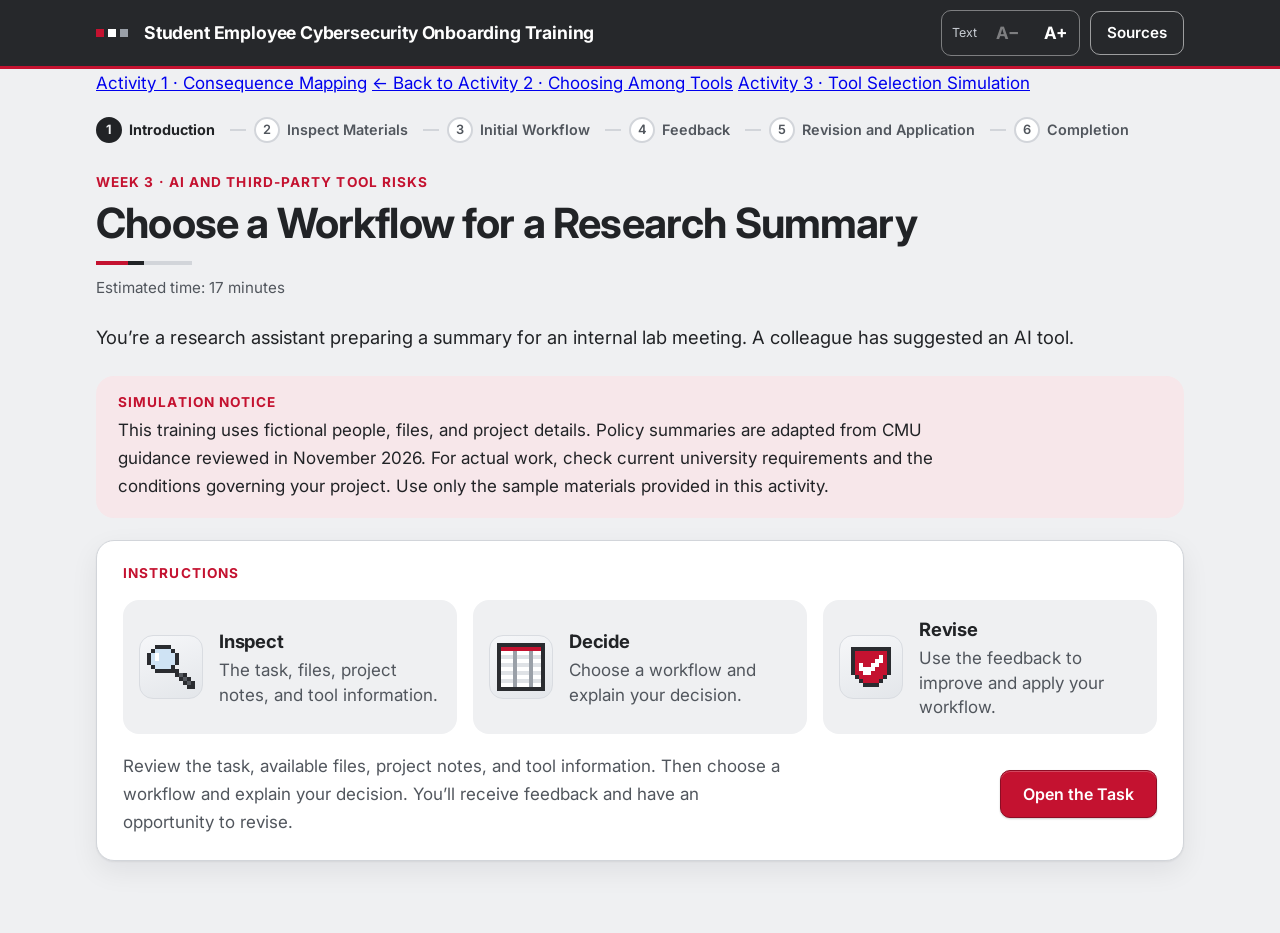
==== commit cc20ffcc: "Integrate Activity 2 and align course navigation" ====
--- a/public/tool-selection.html
+++ b/public/tool-selection.html
@@ -1,6 +1,7 @@
 <!doctype html>
 <html lang="en">
 <head>
+<link rel="stylesheet" href="/course-navigation.css">
 <meta charset="utf-8">
 <meta name="viewport" content="width=device-width, initial-scale=1">
 <style>html{padding:0}body{margin:0}[hidden]{display:none!important}</style>
@@ -323,9 +324,10 @@
     </div>
   </div>
 </header>
-<nav class="wrap" aria-label="Course activities" style="padding-block:12px;font-size:0.9rem;display:flex;gap:20px;flex-wrap:wrap">
-  <a href="/" style="color:var(--ink);text-underline-offset:3px">Activity 1 · Consequence Mapping</a>
-  <a href="/tool-selection.html" aria-current="page" style="color:var(--ink);text-underline-offset:3px">Activity 3 · Tool Selection Simulation</a>
+<nav class="wrap course-navigation" aria-label="Course activities">
+  <a href="/">Activity 1 · Consequence Mapping</a>
+  <a href="/choosing-tools.html" class="course-back">← Back to Activity 2 · Choosing Among Tools</a>
+  <a href="/tool-selection.html" aria-current="page">Activity 3 · Tool Selection Simulation</a>
 </nav>
 
 
